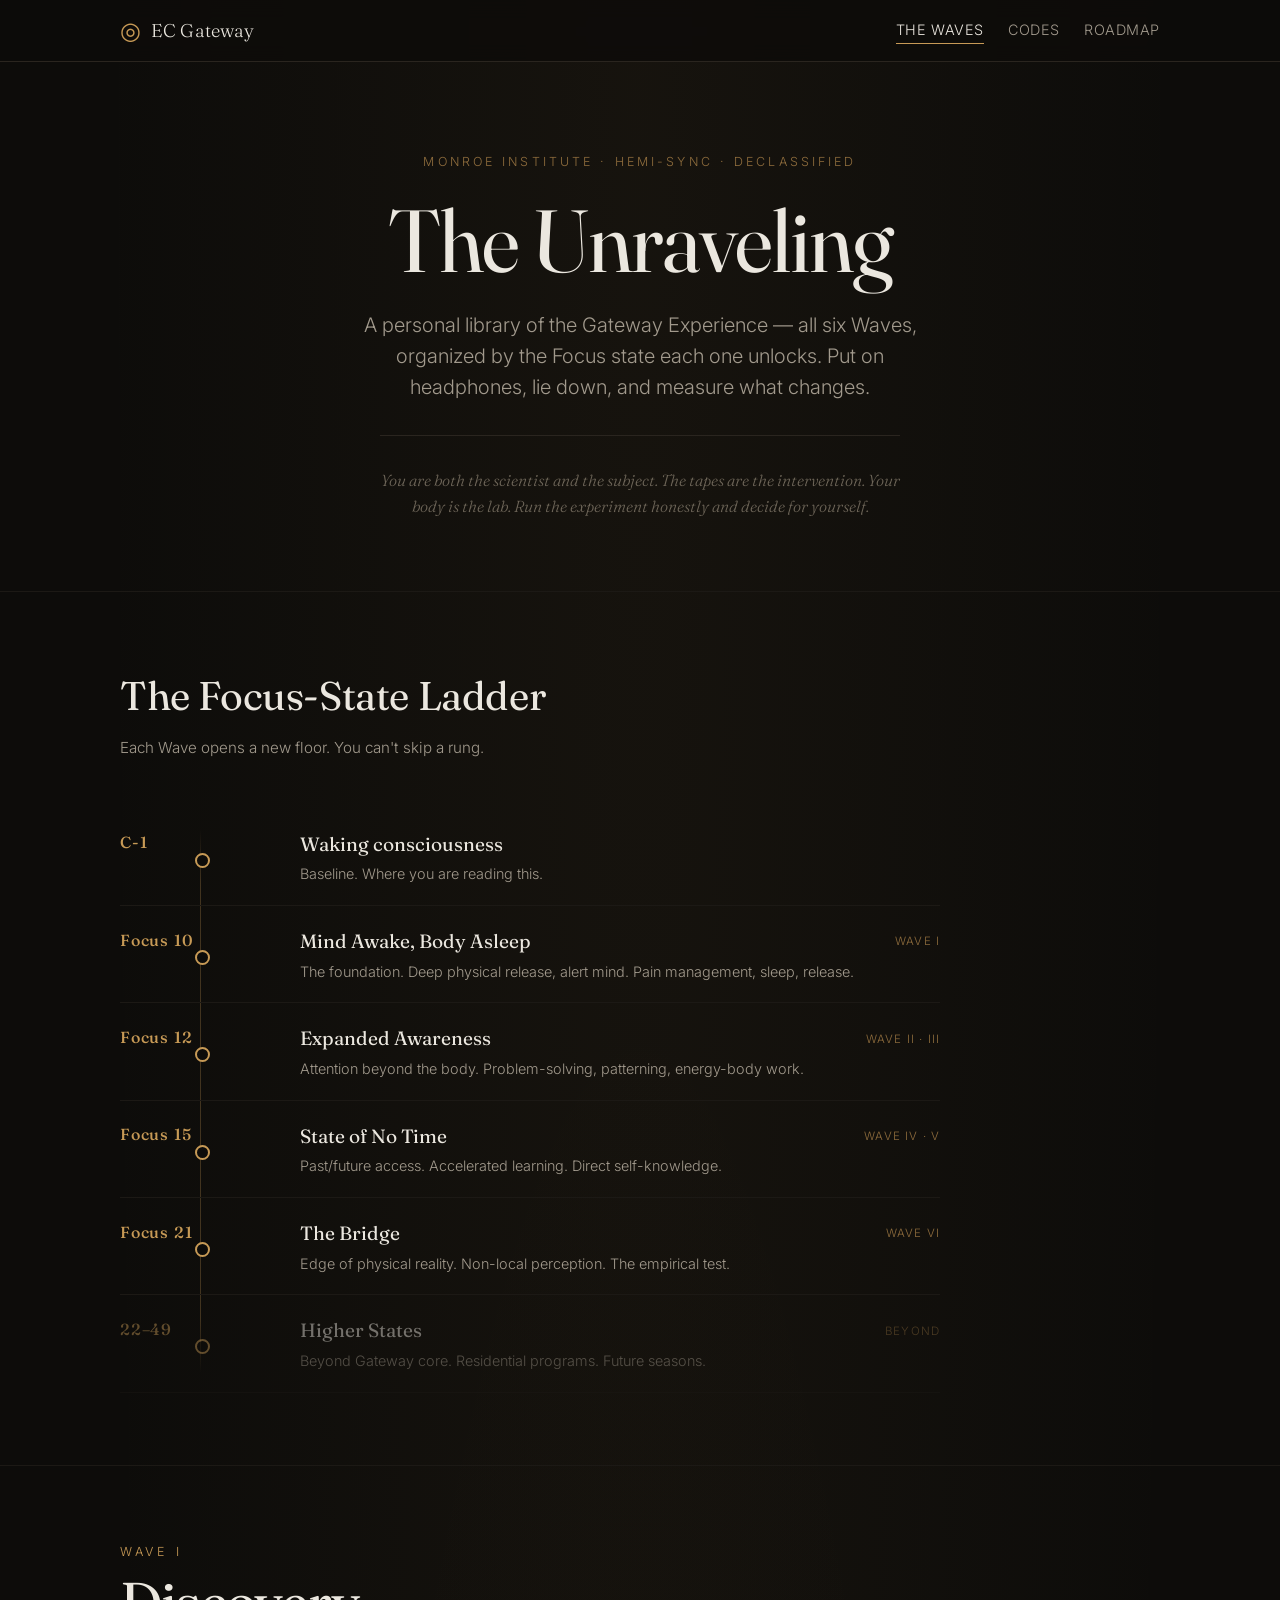
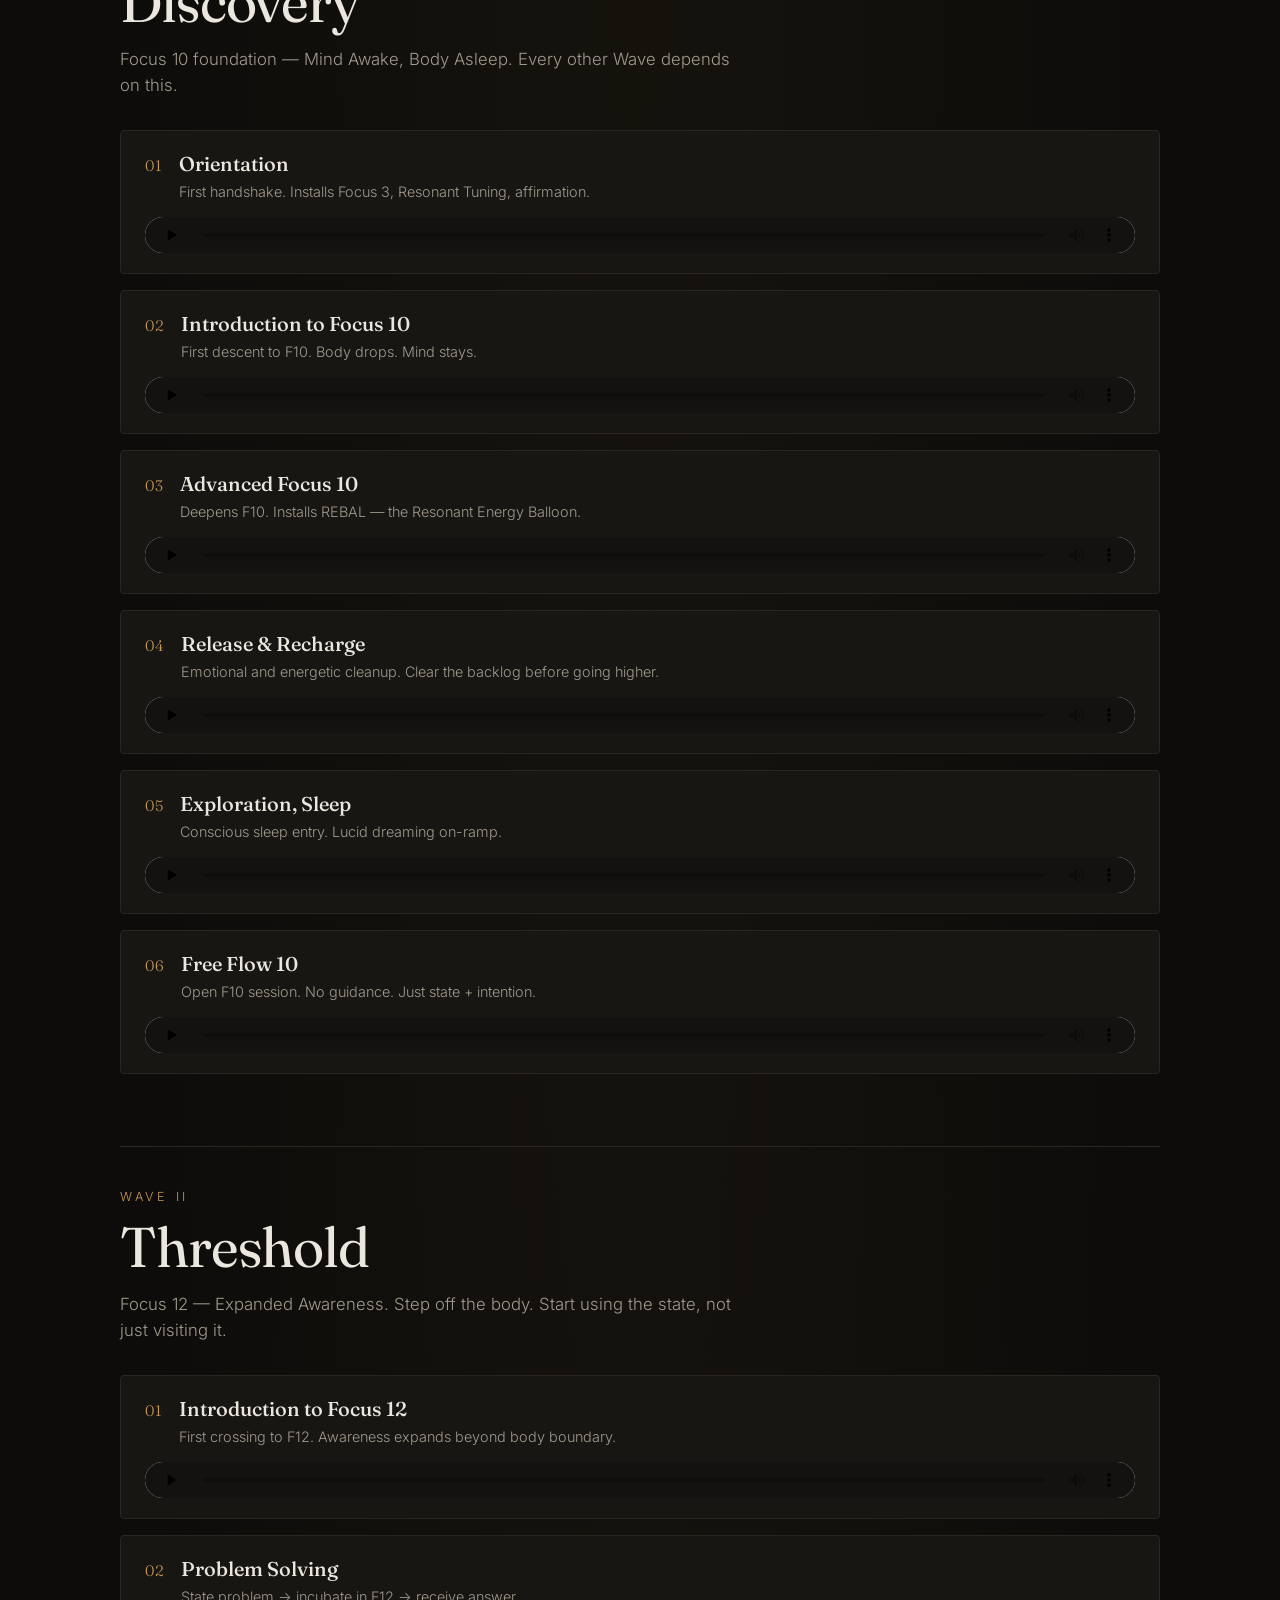
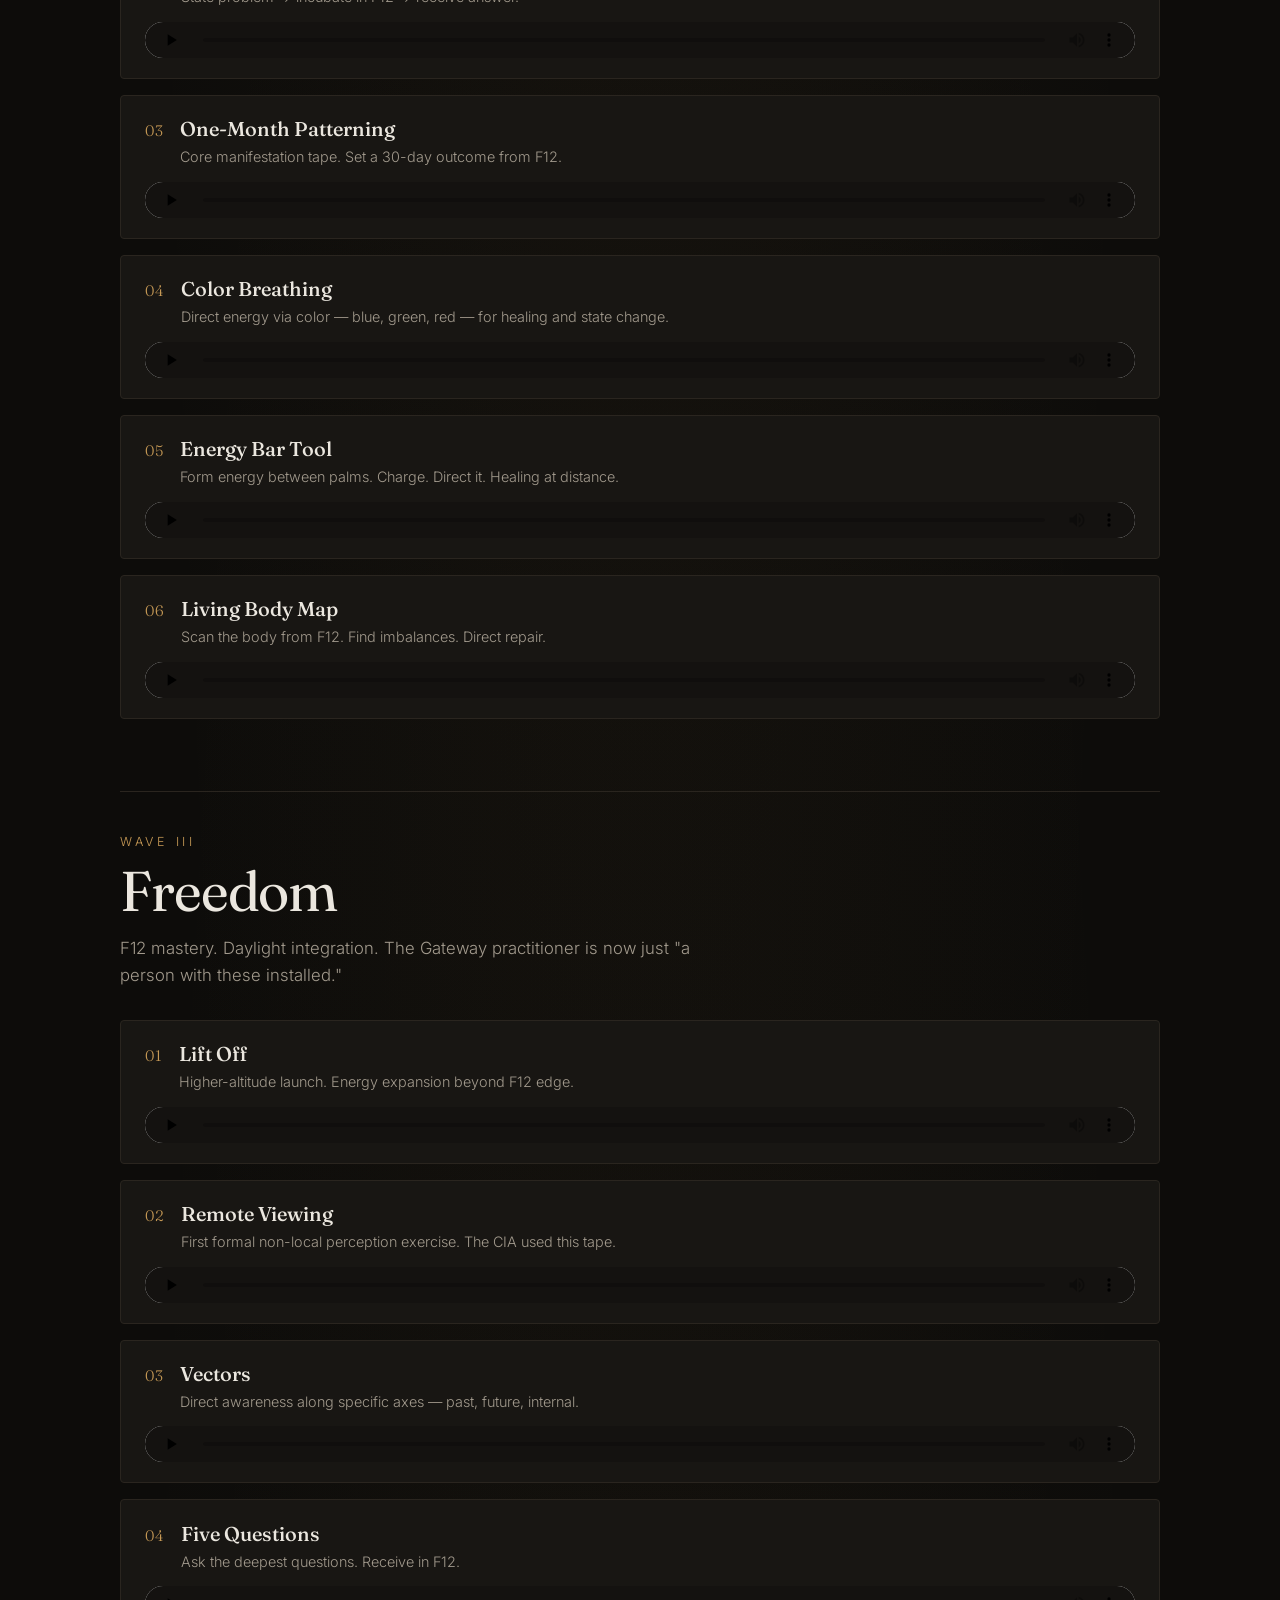
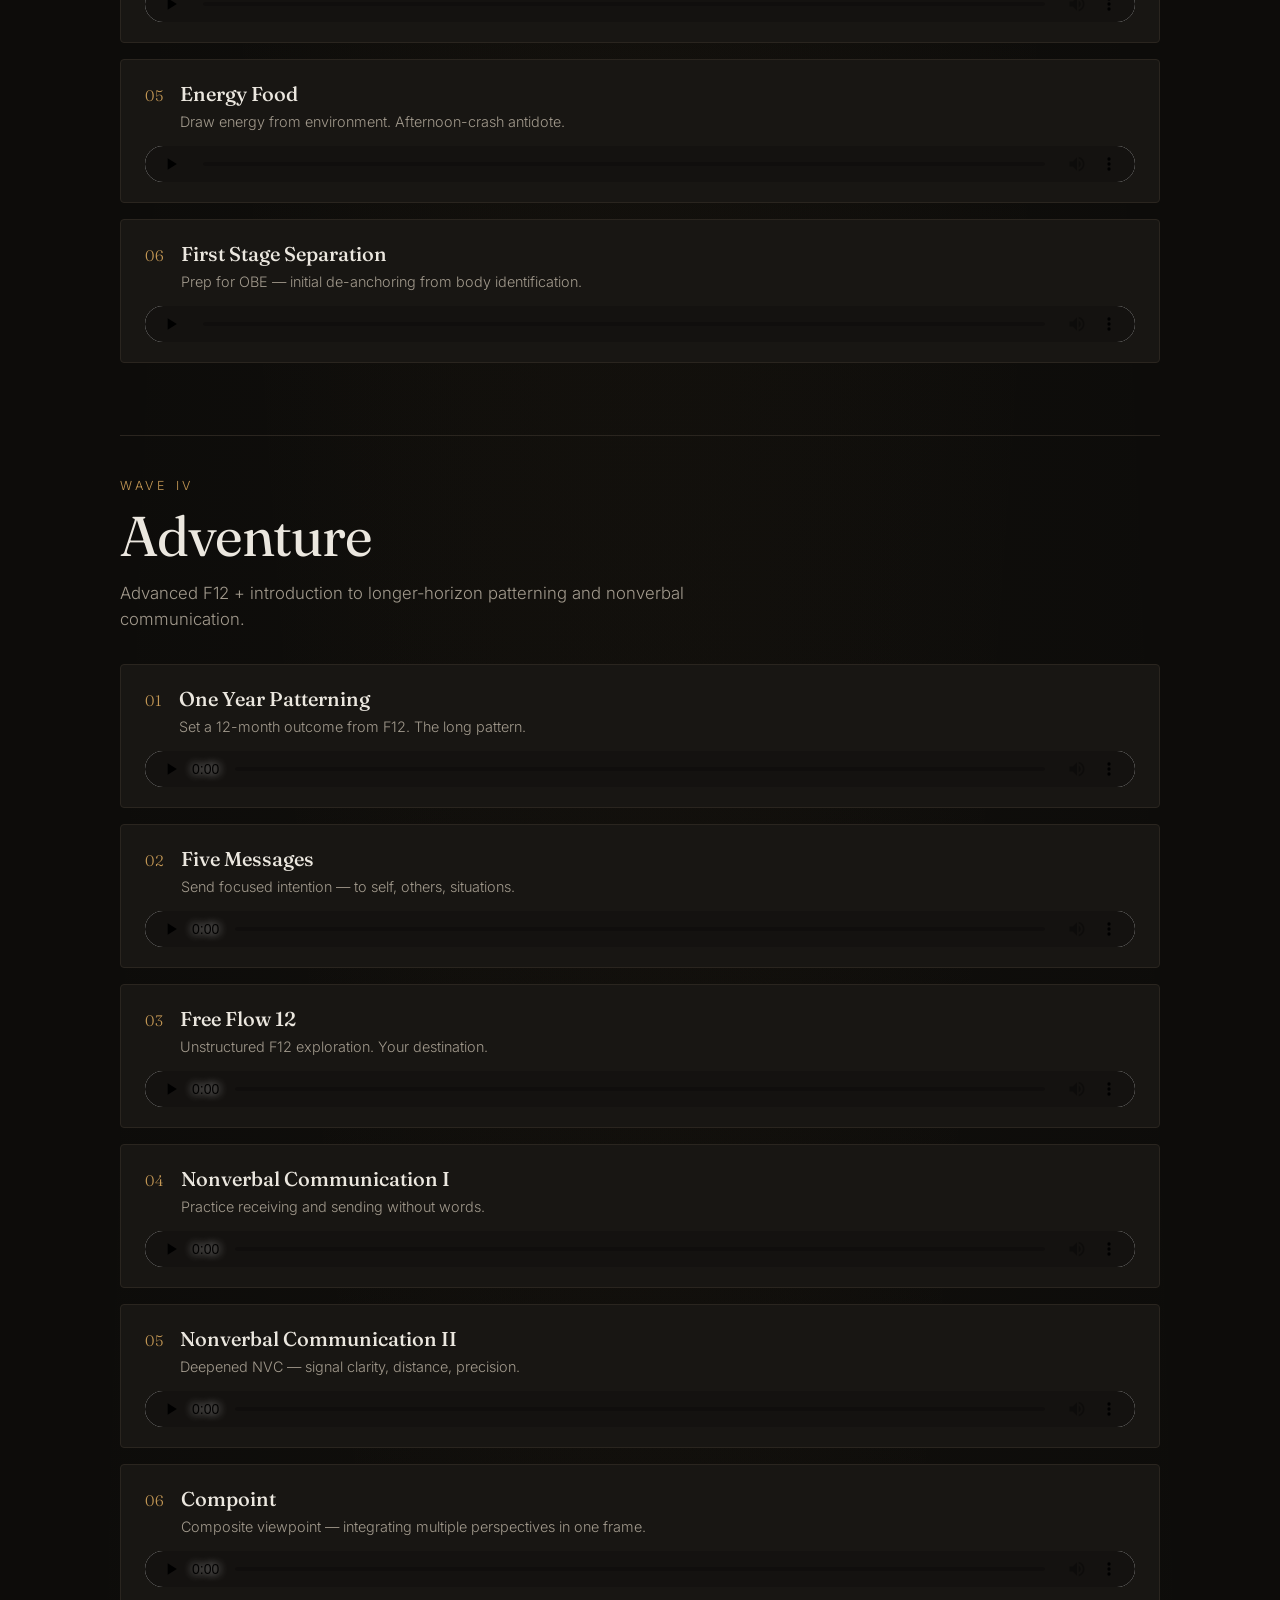
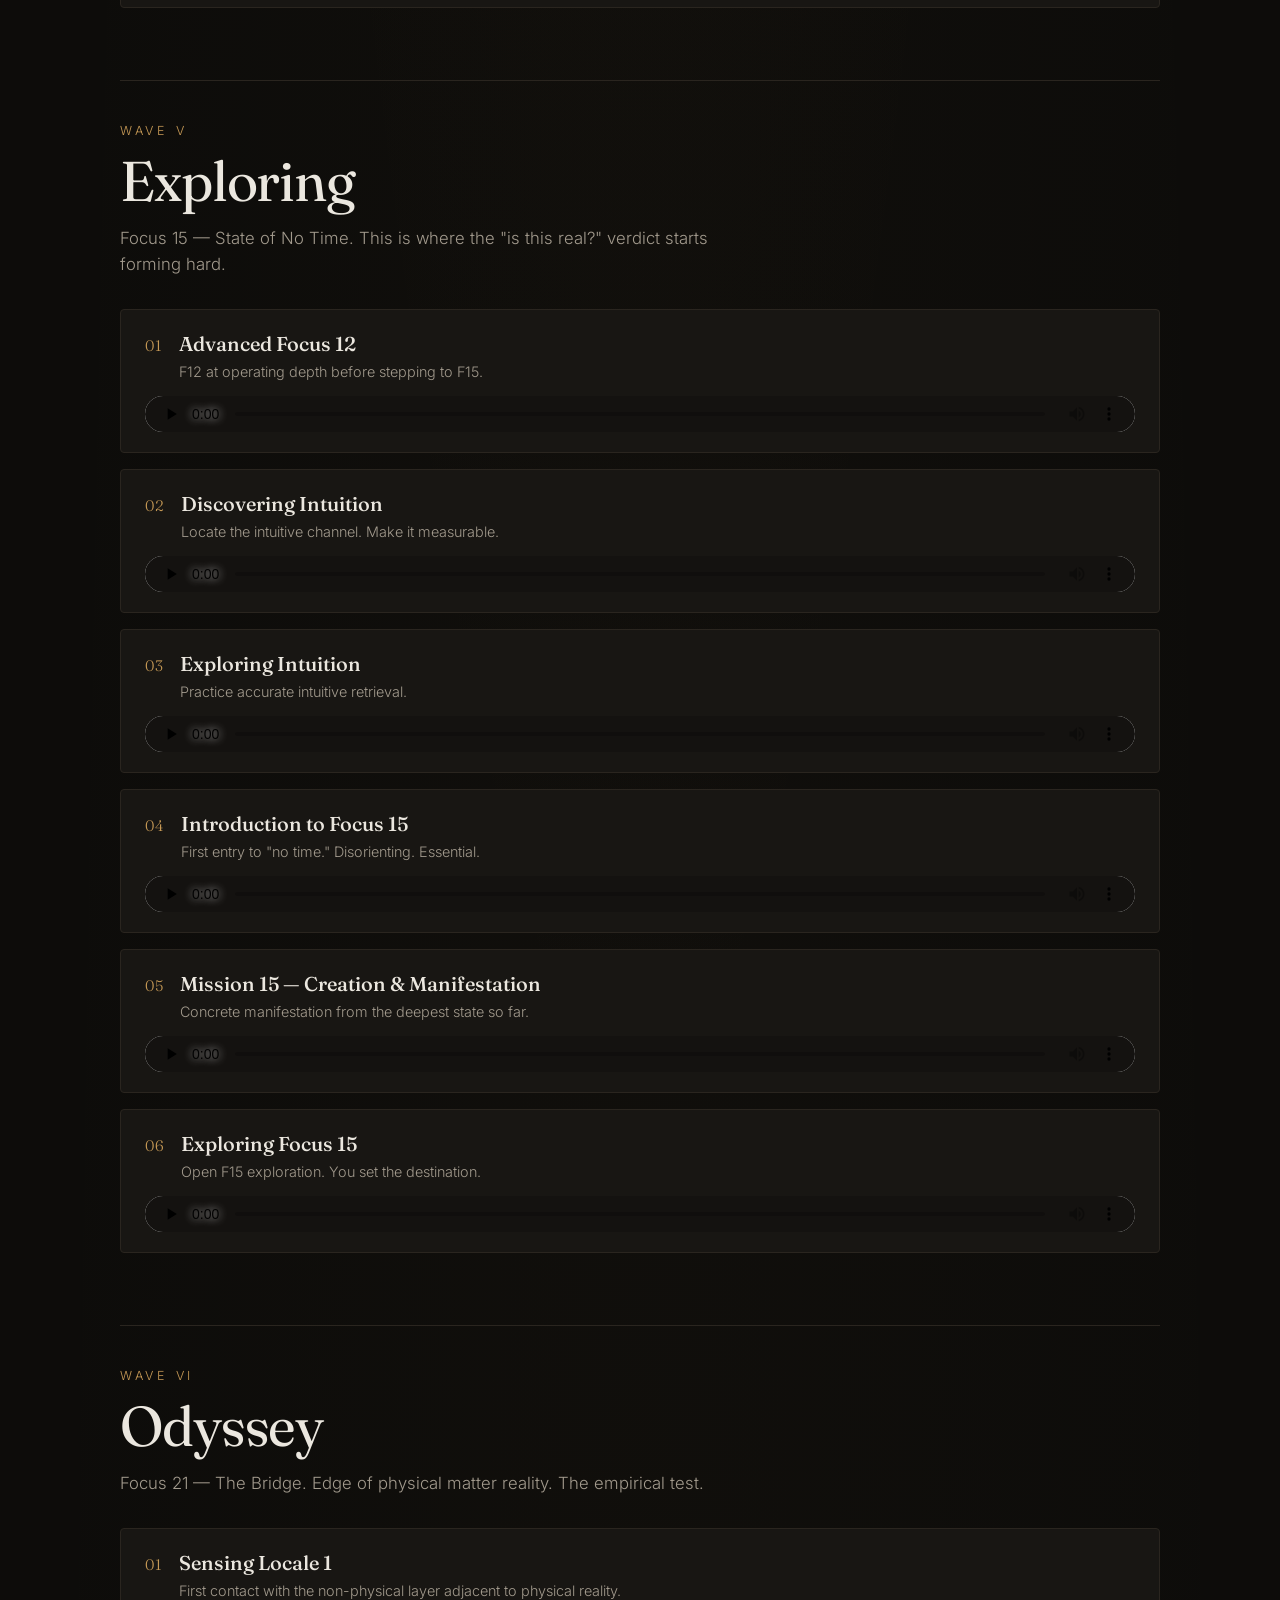
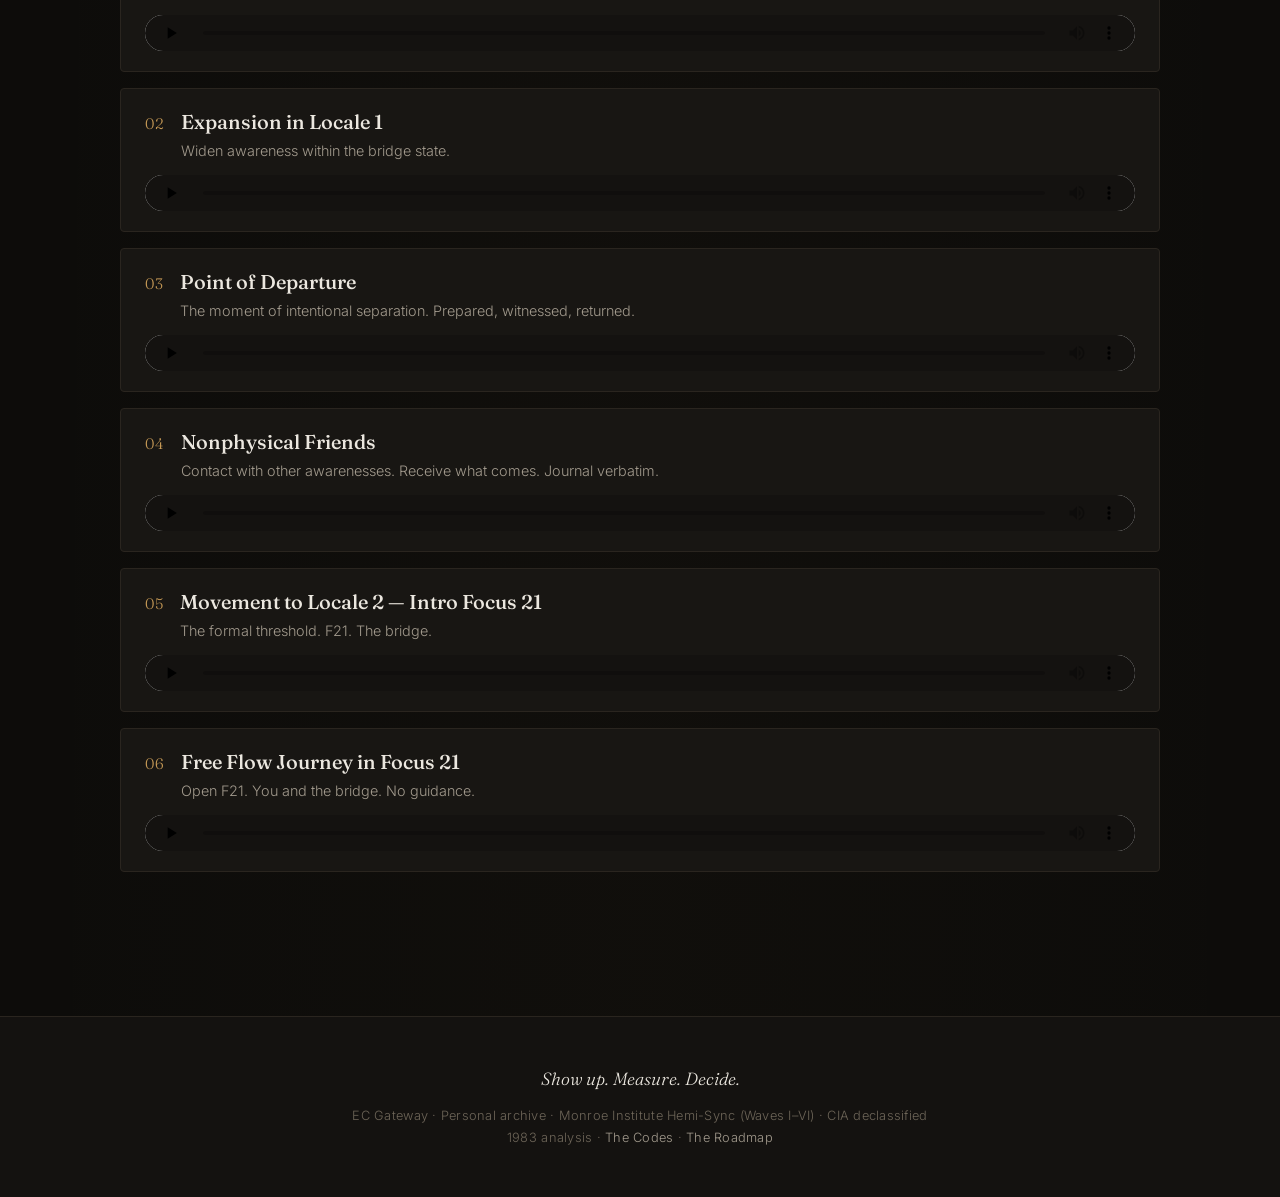
==== index.html @ 0491e5ee "feat: EC Gateway site — Waves I-VI, Codes, Roadmap" ====
<!DOCTYPE html>
<html lang="en">
<head>
  <meta charset="UTF-8" />
  <meta name="viewport" content="width=device-width, initial-scale=1.0" />
  <meta name="theme-color" content="#0d0c0a" />
  <title>EC Gateway — The Unraveling</title>
  <meta name="description" content="Eric Cromartie's personal Gateway Experience — Monroe Institute Hemi-Sync library, organized by focus state. A multi-season protocol for rewiring the human OS." />
  <link rel="preconnect" href="https://fonts.googleapis.com" />
  <link rel="preconnect" href="https://fonts.gstatic.com" crossorigin />
  <link href="https://fonts.googleapis.com/css2?family=Fraunces:opsz,wght@9..144,400;9..144,500;9..144,600&family=Inter:wght@300;400;500;600&display=swap" rel="stylesheet" />
  <link rel="stylesheet" href="styles.css" />
</head>
<body>
  <header class="site-header">
    <div class="wrap">
      <div class="brand">
        <span class="glyph">◎</span>
        <span class="brand-text">EC Gateway</span>
      </div>
      <nav class="nav">
        <a href="index.html" class="active">The Waves</a>
        <a href="codes.html">Codes</a>
        <a href="roadmap.html">Roadmap</a>
      </nav>
    </div>
  </header>

  <section class="hero">
    <div class="wrap narrow">
      <p class="eyebrow">Monroe Institute · Hemi-Sync · Declassified</p>
      <h1>The Unraveling</h1>
      <p class="lede">A personal library of the Gateway Experience — all six Waves, organized by the Focus state each one unlocks. Put on headphones, lie down, and measure what changes.</p>
      <p class="frame">
        You are both the scientist and the subject. The tapes are the intervention. Your body is the lab. Run the experiment honestly and decide for yourself.
      </p>
    </div>
  </section>

  <section class="ladder">
    <div class="wrap">
      <h2 class="section-title">The Focus-State Ladder</h2>
      <p class="section-sub">Each Wave opens a new floor. You can't skip a rung.</p>
      <ol class="ladder-list">
        <li class="rung" data-target="wave-1">
          <span class="state">C-1</span>
          <span class="name">Waking consciousness</span>
          <span class="desc">Baseline. Where you are reading this.</span>
        </li>
        <li class="rung" data-target="wave-1">
          <span class="state">Focus 10</span>
          <span class="name">Mind Awake, Body Asleep</span>
          <span class="desc">The foundation. Deep physical release, alert mind. Pain management, sleep, release.</span>
          <span class="badge">Wave I</span>
        </li>
        <li class="rung" data-target="wave-2">
          <span class="state">Focus 12</span>
          <span class="name">Expanded Awareness</span>
          <span class="desc">Attention beyond the body. Problem-solving, patterning, energy-body work.</span>
          <span class="badge">Wave II · III</span>
        </li>
        <li class="rung" data-target="wave-5">
          <span class="state">Focus 15</span>
          <span class="name">State of No Time</span>
          <span class="desc">Past/future access. Accelerated learning. Direct self-knowledge.</span>
          <span class="badge">Wave IV · V</span>
        </li>
        <li class="rung" data-target="wave-6">
          <span class="state">Focus 21</span>
          <span class="name">The Bridge</span>
          <span class="desc">Edge of physical reality. Non-local perception. The empirical test.</span>
          <span class="badge">Wave VI</span>
        </li>
        <li class="rung future">
          <span class="state">22–49</span>
          <span class="name">Higher States</span>
          <span class="desc">Beyond Gateway core. Residential programs. Future seasons.</span>
          <span class="badge">Beyond</span>
        </li>
      </ol>
    </div>
  </section>

  <main class="waves">
    <div class="wrap">

      <article class="wave" id="wave-1">
        <header class="wave-head">
          <span class="wave-num">Wave I</span>
          <h2>Discovery</h2>
          <p class="wave-sub">Focus 10 foundation — Mind Awake, Body Asleep. Every other Wave depends on this.</p>
        </header>
        <ol class="tapes">
          <li class="tape">
            <div class="tape-meta">
              <span class="tape-num">01</span>
              <h3>Orientation</h3>
              <p>First handshake. Installs Focus 3, Resonant Tuning, affirmation.</p>
            </div>
            <audio controls preload="none" src="https://github.com/ecfromthedc/ec-gateway/releases/download/wave-1/01-orientation.mp3"></audio>
          </li>
          <li class="tape">
            <div class="tape-meta">
              <span class="tape-num">02</span>
              <h3>Introduction to Focus 10</h3>
              <p>First descent to F10. Body drops. Mind stays.</p>
            </div>
            <audio controls preload="none" src="https://github.com/ecfromthedc/ec-gateway/releases/download/wave-1/02-intro-focus-10.mp3"></audio>
          </li>
          <li class="tape">
            <div class="tape-meta">
              <span class="tape-num">03</span>
              <h3>Advanced Focus 10</h3>
              <p>Deepens F10. Installs REBAL — the Resonant Energy Balloon.</p>
            </div>
            <audio controls preload="none" src="https://github.com/ecfromthedc/ec-gateway/releases/download/wave-1/03-advanced-focus-10.mp3"></audio>
          </li>
          <li class="tape">
            <div class="tape-meta">
              <span class="tape-num">04</span>
              <h3>Release &amp; Recharge</h3>
              <p>Emotional and energetic cleanup. Clear the backlog before going higher.</p>
            </div>
            <audio controls preload="none" src="https://github.com/ecfromthedc/ec-gateway/releases/download/wave-1/04-release-and-recharge.mp3"></audio>
          </li>
          <li class="tape">
            <div class="tape-meta">
              <span class="tape-num">05</span>
              <h3>Exploration, Sleep</h3>
              <p>Conscious sleep entry. Lucid dreaming on-ramp.</p>
            </div>
            <audio controls preload="none" src="https://github.com/ecfromthedc/ec-gateway/releases/download/wave-1/05-exploration-sleep.mp3"></audio>
          </li>
          <li class="tape">
            <div class="tape-meta">
              <span class="tape-num">06</span>
              <h3>Free Flow 10</h3>
              <p>Open F10 session. No guidance. Just state + intention.</p>
            </div>
            <audio controls preload="none" src="https://github.com/ecfromthedc/ec-gateway/releases/download/wave-1/06-free-flow-10.mp3"></audio>
          </li>
        </ol>
      </article>

      <article class="wave" id="wave-2">
        <header class="wave-head">
          <span class="wave-num">Wave II</span>
          <h2>Threshold</h2>
          <p class="wave-sub">Focus 12 — Expanded Awareness. Step off the body. Start using the state, not just visiting it.</p>
        </header>
        <ol class="tapes">
          <li class="tape">
            <div class="tape-meta"><span class="tape-num">01</span><h3>Introduction to Focus 12</h3><p>First crossing to F12. Awareness expands beyond body boundary.</p></div>
            <audio controls preload="none" src="https://github.com/ecfromthedc/ec-gateway/releases/download/wave-2/01-intro-focus-12.mp3"></audio>
          </li>
          <li class="tape">
            <div class="tape-meta"><span class="tape-num">02</span><h3>Problem Solving</h3><p>State problem → incubate in F12 → receive answer.</p></div>
            <audio controls preload="none" src="https://github.com/ecfromthedc/ec-gateway/releases/download/wave-2/02-problem-solving.mp3"></audio>
          </li>
          <li class="tape">
            <div class="tape-meta"><span class="tape-num">03</span><h3>One-Month Patterning</h3><p>Core manifestation tape. Set a 30-day outcome from F12.</p></div>
            <audio controls preload="none" src="https://github.com/ecfromthedc/ec-gateway/releases/download/wave-2/03-one-month-patterning.mp3"></audio>
          </li>
          <li class="tape">
            <div class="tape-meta"><span class="tape-num">04</span><h3>Color Breathing</h3><p>Direct energy via color — blue, green, red — for healing and state change.</p></div>
            <audio controls preload="none" src="https://github.com/ecfromthedc/ec-gateway/releases/download/wave-2/04-color-breathing.mp3"></audio>
          </li>
          <li class="tape">
            <div class="tape-meta"><span class="tape-num">05</span><h3>Energy Bar Tool</h3><p>Form energy between palms. Charge. Direct it. Healing at distance.</p></div>
            <audio controls preload="none" src="https://github.com/ecfromthedc/ec-gateway/releases/download/wave-2/05-energy-bar-tool.mp3"></audio>
          </li>
          <li class="tape">
            <div class="tape-meta"><span class="tape-num">06</span><h3>Living Body Map</h3><p>Scan the body from F12. Find imbalances. Direct repair.</p></div>
            <audio controls preload="none" src="https://github.com/ecfromthedc/ec-gateway/releases/download/wave-2/06-living-body-map.mp3"></audio>
          </li>
        </ol>
      </article>

      <article class="wave" id="wave-3">
        <header class="wave-head">
          <span class="wave-num">Wave III</span>
          <h2>Freedom</h2>
          <p class="wave-sub">F12 mastery. Daylight integration. The Gateway practitioner is now just "a person with these installed."</p>
        </header>
        <ol class="tapes">
          <li class="tape">
            <div class="tape-meta"><span class="tape-num">01</span><h3>Lift Off</h3><p>Higher-altitude launch. Energy expansion beyond F12 edge.</p></div>
            <audio controls preload="none" src="https://github.com/ecfromthedc/ec-gateway/releases/download/wave-3/01-lift-off.mp3"></audio>
          </li>
          <li class="tape">
            <div class="tape-meta"><span class="tape-num">02</span><h3>Remote Viewing</h3><p>First formal non-local perception exercise. The CIA used this tape.</p></div>
            <audio controls preload="none" src="https://github.com/ecfromthedc/ec-gateway/releases/download/wave-3/02-remote-viewing.mp3"></audio>
          </li>
          <li class="tape">
            <div class="tape-meta"><span class="tape-num">03</span><h3>Vectors</h3><p>Direct awareness along specific axes — past, future, internal.</p></div>
            <audio controls preload="none" src="https://github.com/ecfromthedc/ec-gateway/releases/download/wave-3/03-vectors.mp3"></audio>
          </li>
          <li class="tape">
            <div class="tape-meta"><span class="tape-num">04</span><h3>Five Questions</h3><p>Ask the deepest questions. Receive in F12.</p></div>
            <audio controls preload="none" src="https://github.com/ecfromthedc/ec-gateway/releases/download/wave-3/04-five-questions.mp3"></audio>
          </li>
          <li class="tape">
            <div class="tape-meta"><span class="tape-num">05</span><h3>Energy Food</h3><p>Draw energy from environment. Afternoon-crash antidote.</p></div>
            <audio controls preload="none" src="https://github.com/ecfromthedc/ec-gateway/releases/download/wave-3/05-energy-food.mp3"></audio>
          </li>
          <li class="tape">
            <div class="tape-meta"><span class="tape-num">06</span><h3>First Stage Separation</h3><p>Prep for OBE — initial de-anchoring from body identification.</p></div>
            <audio controls preload="none" src="https://github.com/ecfromthedc/ec-gateway/releases/download/wave-3/06-first-stage-separation.mp3"></audio>
          </li>
        </ol>
      </article>

      <article class="wave" id="wave-4">
        <header class="wave-head">
          <span class="wave-num">Wave IV</span>
          <h2>Adventure</h2>
          <p class="wave-sub">Advanced F12 + introduction to longer-horizon patterning and nonverbal communication.</p>
        </header>
        <ol class="tapes">
          <li class="tape">
            <div class="tape-meta"><span class="tape-num">01</span><h3>One Year Patterning</h3><p>Set a 12-month outcome from F12. The long pattern.</p></div>
            <audio controls preload="none" src="https://github.com/ecfromthedc/ec-gateway/releases/download/wave-4/01-one-year-patterning.mp3"></audio>
          </li>
          <li class="tape">
            <div class="tape-meta"><span class="tape-num">02</span><h3>Five Messages</h3><p>Send focused intention — to self, others, situations.</p></div>
            <audio controls preload="none" src="https://github.com/ecfromthedc/ec-gateway/releases/download/wave-4/02-five-messages.mp3"></audio>
          </li>
          <li class="tape">
            <div class="tape-meta"><span class="tape-num">03</span><h3>Free Flow 12</h3><p>Unstructured F12 exploration. Your destination.</p></div>
            <audio controls preload="none" src="https://github.com/ecfromthedc/ec-gateway/releases/download/wave-4/03-free-flow-12.mp3"></audio>
          </li>
          <li class="tape">
            <div class="tape-meta"><span class="tape-num">04</span><h3>Nonverbal Communication I</h3><p>Practice receiving and sending without words.</p></div>
            <audio controls preload="none" src="https://github.com/ecfromthedc/ec-gateway/releases/download/wave-4/04-nvc-1.mp3"></audio>
          </li>
          <li class="tape">
            <div class="tape-meta"><span class="tape-num">05</span><h3>Nonverbal Communication II</h3><p>Deepened NVC — signal clarity, distance, precision.</p></div>
            <audio controls preload="none" src="https://github.com/ecfromthedc/ec-gateway/releases/download/wave-4/05-nvc-2.mp3"></audio>
          </li>
          <li class="tape">
            <div class="tape-meta"><span class="tape-num">06</span><h3>Compoint</h3><p>Composite viewpoint — integrating multiple perspectives in one frame.</p></div>
            <audio controls preload="none" src="https://github.com/ecfromthedc/ec-gateway/releases/download/wave-4/06-compoint.mp3"></audio>
          </li>
        </ol>
      </article>

      <article class="wave" id="wave-5">
        <header class="wave-head">
          <span class="wave-num">Wave V</span>
          <h2>Exploring</h2>
          <p class="wave-sub">Focus 15 — State of No Time. This is where the "is this real?" verdict starts forming hard.</p>
        </header>
        <ol class="tapes">
          <li class="tape">
            <div class="tape-meta"><span class="tape-num">01</span><h3>Advanced Focus 12</h3><p>F12 at operating depth before stepping to F15.</p></div>
            <audio controls preload="none" src="https://github.com/ecfromthedc/ec-gateway/releases/download/wave-5/01-advanced-focus-12.mp3"></audio>
          </li>
          <li class="tape">
            <div class="tape-meta"><span class="tape-num">02</span><h3>Discovering Intuition</h3><p>Locate the intuitive channel. Make it measurable.</p></div>
            <audio controls preload="none" src="https://github.com/ecfromthedc/ec-gateway/releases/download/wave-5/02-discovering-intuition.mp3"></audio>
          </li>
          <li class="tape">
            <div class="tape-meta"><span class="tape-num">03</span><h3>Exploring Intuition</h3><p>Practice accurate intuitive retrieval.</p></div>
            <audio controls preload="none" src="https://github.com/ecfromthedc/ec-gateway/releases/download/wave-5/03-exploring-intuition.mp3"></audio>
          </li>
          <li class="tape">
            <div class="tape-meta"><span class="tape-num">04</span><h3>Introduction to Focus 15</h3><p>First entry to "no time." Disorienting. Essential.</p></div>
            <audio controls preload="none" src="https://github.com/ecfromthedc/ec-gateway/releases/download/wave-5/04-intro-focus-15.mp3"></audio>
          </li>
          <li class="tape">
            <div class="tape-meta"><span class="tape-num">05</span><h3>Mission 15 — Creation &amp; Manifestation</h3><p>Concrete manifestation from the deepest state so far.</p></div>
            <audio controls preload="none" src="https://github.com/ecfromthedc/ec-gateway/releases/download/wave-5/05-mission-15-manifestation.mp3"></audio>
          </li>
          <li class="tape">
            <div class="tape-meta"><span class="tape-num">06</span><h3>Exploring Focus 15</h3><p>Open F15 exploration. You set the destination.</p></div>
            <audio controls preload="none" src="https://github.com/ecfromthedc/ec-gateway/releases/download/wave-5/06-exploring-focus-15.mp3"></audio>
          </li>
        </ol>
      </article>

      <article class="wave" id="wave-6">
        <header class="wave-head">
          <span class="wave-num">Wave VI</span>
          <h2>Odyssey</h2>
          <p class="wave-sub">Focus 21 — The Bridge. Edge of physical matter reality. The empirical test.</p>
        </header>
        <ol class="tapes">
          <li class="tape">
            <div class="tape-meta"><span class="tape-num">01</span><h3>Sensing Locale 1</h3><p>First contact with the non-physical layer adjacent to physical reality.</p></div>
            <audio controls preload="none" src="https://github.com/ecfromthedc/ec-gateway/releases/download/wave-6/01-sensing-locale-1.mp3"></audio>
          </li>
          <li class="tape">
            <div class="tape-meta"><span class="tape-num">02</span><h3>Expansion in Locale 1</h3><p>Widen awareness within the bridge state.</p></div>
            <audio controls preload="none" src="https://github.com/ecfromthedc/ec-gateway/releases/download/wave-6/02-expansion-in-locale-1.mp3"></audio>
          </li>
          <li class="tape">
            <div class="tape-meta"><span class="tape-num">03</span><h3>Point of Departure</h3><p>The moment of intentional separation. Prepared, witnessed, returned.</p></div>
            <audio controls preload="none" src="https://github.com/ecfromthedc/ec-gateway/releases/download/wave-6/03-point-of-departure.mp3"></audio>
          </li>
          <li class="tape">
            <div class="tape-meta"><span class="tape-num">04</span><h3>Nonphysical Friends</h3><p>Contact with other awarenesses. Receive what comes. Journal verbatim.</p></div>
            <audio controls preload="none" src="https://github.com/ecfromthedc/ec-gateway/releases/download/wave-6/04-nonphysical-friends.mp3"></audio>
          </li>
          <li class="tape">
            <div class="tape-meta"><span class="tape-num">05</span><h3>Movement to Locale 2 — Intro Focus 21</h3><p>The formal threshold. F21. The bridge.</p></div>
            <audio controls preload="none" src="https://github.com/ecfromthedc/ec-gateway/releases/download/wave-6/05-movement-to-locale-2-focus-21.mp3"></audio>
          </li>
          <li class="tape">
            <div class="tape-meta"><span class="tape-num">06</span><h3>Free Flow Journey in Focus 21</h3><p>Open F21. You and the bridge. No guidance.</p></div>
            <audio controls preload="none" src="https://github.com/ecfromthedc/ec-gateway/releases/download/wave-6/06-free-flow-focus-21.mp3"></audio>
          </li>
        </ol>
      </article>

    </div>
  </main>

  <footer class="site-footer">
    <div class="wrap narrow">
      <p class="foot-line">Show up. Measure. Decide.</p>
      <p class="foot-sub">EC Gateway · Personal archive · Monroe Institute Hemi-Sync (Waves I–VI) · CIA declassified 1983 analysis · <a href="codes.html">The Codes</a> · <a href="roadmap.html">The Roadmap</a></p>
    </div>
  </footer>

  <script src="script.js"></script>
</body>
</html>
---- styles.css ----
/* EC Gateway — dark, measured, field-manual vibe
   Palette: near-black ground, warm off-white ink, amber accent (old paper + evening lamp)
*/

:root {
  --bg: #0d0c0a;
  --bg-alt: #141210;
  --bg-card: #181613;
  --ink: #ebe7df;
  --ink-dim: #a29a8d;
  --ink-faint: #6d6558;
  --amber: #c79a56;
  --amber-soft: #8f6d3d;
  --rule: #2a251f;
  --rule-soft: #1c1915;
  --serif: "Fraunces", "EB Garamond", Georgia, serif;
  --sans: "Inter", -apple-system, BlinkMacSystemFont, "Segoe UI", sans-serif;
  --maxw: 1120px;
  --narrow: 680px;
}

* { box-sizing: border-box; }

html, body {
  margin: 0;
  padding: 0;
  background: var(--bg);
  color: var(--ink);
  font-family: var(--sans);
  font-weight: 300;
  line-height: 1.6;
  -webkit-font-smoothing: antialiased;
  -moz-osx-font-smoothing: grayscale;
}

body {
  background:
    radial-gradient(ellipse at top, rgba(199, 154, 86, 0.05), transparent 60%),
    radial-gradient(ellipse at bottom, rgba(199, 154, 86, 0.02), transparent 70%),
    var(--bg);
  min-height: 100vh;
}

a { color: var(--amber); text-decoration: none; border-bottom: 1px solid transparent; transition: border-color 0.2s ease; }
a:hover { border-bottom-color: var(--amber); }

.wrap { max-width: var(--maxw); margin: 0 auto; padding: 0 clamp(1.25rem, 4vw, 2.5rem); }
.wrap.narrow { max-width: var(--narrow); }

/* Header */
.site-header {
  border-bottom: 1px solid var(--rule);
  background: rgba(13, 12, 10, 0.85);
  backdrop-filter: blur(10px);
  -webkit-backdrop-filter: blur(10px);
  position: sticky;
  top: 0;
  z-index: 50;
}

.site-header .wrap {
  display: flex;
  justify-content: space-between;
  align-items: center;
  padding-top: 1rem;
  padding-bottom: 1rem;
}

.brand {
  display: flex;
  align-items: center;
  gap: 0.6rem;
  font-family: var(--serif);
  font-size: 1.15rem;
  letter-spacing: 0.01em;
  color: var(--ink);
}

.brand .glyph {
  color: var(--amber);
  font-size: 1.5rem;
  line-height: 1;
}

.nav {
  display: flex;
  gap: 1.5rem;
  font-size: 0.9rem;
  letter-spacing: 0.04em;
  text-transform: uppercase;
}

.nav a {
  color: var(--ink-dim);
  border-bottom: none;
  padding-bottom: 2px;
  border-bottom: 1px solid transparent;
}
.nav a.active, .nav a:hover { color: var(--ink); border-bottom-color: var(--amber); }

/* Hero */
.hero {
  padding: clamp(4rem, 10vh, 8rem) 0 clamp(3rem, 8vh, 5rem);
  border-bottom: 1px solid var(--rule-soft);
  text-align: center;
}

.hero .eyebrow {
  font-size: 0.78rem;
  letter-spacing: 0.25em;
  text-transform: uppercase;
  color: var(--amber-soft);
  margin: 0 0 1.5rem;
}

.hero h1 {
  font-family: var(--serif);
  font-weight: 400;
  font-size: clamp(3rem, 7vw, 5.5rem);
  line-height: 1.02;
  letter-spacing: -0.02em;
  margin: 0 0 1.5rem;
  color: var(--ink);
}

.hero .lede {
  font-size: clamp(1.1rem, 2vw, 1.25rem);
  color: var(--ink-dim);
  max-width: 560px;
  margin: 0 auto 2rem;
  line-height: 1.55;
}

.hero .frame {
  font-family: var(--serif);
  font-style: italic;
  font-size: 1rem;
  color: var(--ink-faint);
  max-width: 520px;
  margin: 2rem auto 0;
  padding-top: 2rem;
  border-top: 1px solid var(--rule);
  line-height: 1.6;
}

/* Ladder */
.ladder { padding: clamp(4rem, 8vh, 6rem) 0; border-bottom: 1px solid var(--rule-soft); }

.section-title {
  font-family: var(--serif);
  font-weight: 400;
  font-size: clamp(1.75rem, 3.5vw, 2.5rem);
  letter-spacing: -0.01em;
  margin: 0 0 0.5rem;
}

.section-sub {
  color: var(--ink-dim);
  font-size: 0.95rem;
  margin: 0 0 3rem;
}

.ladder-list {
  list-style: none;
  padding: 0;
  margin: 0;
  display: flex;
  flex-direction: column;
  gap: 0;
  position: relative;
  max-width: 820px;
}

.ladder-list::before {
  content: "";
  position: absolute;
  left: 80px;
  top: 20px;
  bottom: 20px;
  width: 1px;
  background: linear-gradient(to bottom, transparent, var(--amber-soft) 10%, var(--amber-soft) 90%, transparent);
  opacity: 0.4;
}

.rung {
  display: grid;
  grid-template-columns: 160px 1fr auto;
  grid-template-areas:
    "state  name  badge"
    "state  desc  badge";
  gap: 0 1.25rem;
  align-items: start;
  padding: 1.25rem 0;
  border-bottom: 1px solid var(--rule-soft);
  position: relative;
  cursor: pointer;
  transition: transform 0.2s ease;
}

.rung::before {
  content: "";
  position: absolute;
  left: 75px;
  top: calc(50% - 4px);
  width: 11px;
  height: 11px;
  border-radius: 50%;
  background: var(--bg);
  border: 2px solid var(--amber);
  z-index: 2;
  transition: background 0.2s ease;
}

.rung:hover { transform: translateX(4px); }
.rung:hover::before { background: var(--amber); }

.rung.future { opacity: 0.45; cursor: default; }
.rung.future:hover { transform: none; }

.rung .state {
  grid-area: state;
  font-family: var(--serif);
  font-weight: 500;
  font-size: 1rem;
  color: var(--amber);
  letter-spacing: 0.05em;
  padding-top: 0.1rem;
}

.rung .name {
  grid-area: name;
  font-family: var(--serif);
  font-size: 1.2rem;
  color: var(--ink);
  font-weight: 400;
}

.rung .desc {
  grid-area: desc;
  font-size: 0.9rem;
  color: var(--ink-dim);
  margin-top: 0.25rem;
  line-height: 1.5;
}

.rung .badge {
  grid-area: badge;
  font-size: 0.72rem;
  letter-spacing: 0.1em;
  text-transform: uppercase;
  color: var(--amber-soft);
  padding-top: 0.4rem;
  white-space: nowrap;
}

/* Waves */
.waves { padding: clamp(4rem, 8vh, 6rem) 0; }

.wave {
  margin: 0 0 clamp(4rem, 8vh, 6rem);
  padding-top: clamp(2rem, 4vh, 3rem);
  border-top: 1px solid var(--rule);
  scroll-margin-top: 90px;
}

.wave:first-child { border-top: none; padding-top: 0; }

.wave-head { margin-bottom: 2rem; }

.wave-num {
  display: inline-block;
  font-size: 0.78rem;
  letter-spacing: 0.3em;
  text-transform: uppercase;
  color: var(--amber);
  margin-bottom: 0.75rem;
}

.wave-head h2 {
  font-family: var(--serif);
  font-weight: 400;
  font-size: clamp(2.25rem, 5vw, 3.5rem);
  line-height: 1;
  letter-spacing: -0.02em;
  margin: 0 0 1rem;
  color: var(--ink);
}

.wave-sub {
  color: var(--ink-dim);
  font-size: 1.05rem;
  max-width: 620px;
  margin: 0;
  line-height: 1.55;
}

.tapes {
  list-style: none;
  padding: 0;
  margin: 0;
  display: grid;
  gap: 1rem;
}

.tape {
  background: var(--bg-card);
  border: 1px solid var(--rule);
  border-radius: 4px;
  padding: 1.25rem 1.5rem;
  display: grid;
  grid-template-columns: 1fr;
  gap: 0.85rem;
  transition: border-color 0.2s ease, background 0.2s ease;
}

.tape:hover { border-color: var(--amber-soft); background: var(--bg-alt); }

.tape-meta { display: grid; grid-template-columns: auto 1fr; gap: 0 1rem; align-items: baseline; }

.tape-num {
  font-family: var(--serif);
  font-size: 0.95rem;
  color: var(--amber);
  letter-spacing: 0.05em;
  grid-row: 1 / 3;
  padding-top: 0.2rem;
}

.tape h3 {
  font-family: var(--serif);
  font-weight: 500;
  font-size: 1.25rem;
  margin: 0;
  color: var(--ink);
  line-height: 1.2;
}

.tape p {
  font-size: 0.9rem;
  color: var(--ink-dim);
  margin: 0.35rem 0 0;
  line-height: 1.5;
}

.tape audio {
  width: 100%;
  height: 36px;
  border-radius: 4px;
}

/* Audio dark-mode polish (Chrome/Safari) */
audio::-webkit-media-controls-panel {
  background-color: var(--bg-alt);
}

/* Footer */
.site-footer {
  border-top: 1px solid var(--rule);
  padding: 3rem 0;
  text-align: center;
  background: var(--bg-alt);
}

.foot-line {
  font-family: var(--serif);
  font-style: italic;
  font-size: 1.1rem;
  color: var(--ink);
  margin: 0 0 0.75rem;
}

.foot-sub {
  font-size: 0.8rem;
  color: var(--ink-faint);
  letter-spacing: 0.02em;
  margin: 0;
  line-height: 1.7;
}

.foot-sub a { color: var(--ink-dim); }

/* ============ CODES PAGE ============ */

.codes-hero {
  padding: clamp(4rem, 10vh, 7rem) 0 clamp(2rem, 6vh, 4rem);
  text-align: center;
  border-bottom: 1px solid var(--rule-soft);
}

.codes-hero h1 {
  font-family: var(--serif);
  font-weight: 400;
  font-size: clamp(2.5rem, 6vw, 4.5rem);
  line-height: 1.05;
  letter-spacing: -0.02em;
  margin: 1rem 0 1.5rem;
}

.codes-hero .lede {
  font-size: 1.1rem;
  color: var(--ink-dim);
  max-width: 560px;
  margin: 0 auto;
  line-height: 1.55;
}

.codes-grid {
  padding: clamp(3rem, 6vh, 5rem) 0 clamp(4rem, 8vh, 6rem);
  display: grid;
  grid-template-columns: repeat(auto-fill, minmax(320px, 1fr));
  gap: 1.5rem;
}

.code-card {
  background: var(--bg-card);
  border: 1px solid var(--rule);
  border-radius: 4px;
  padding: 1.75rem;
  transition: border-color 0.2s ease, background 0.2s ease;
  position: relative;
  overflow: hidden;
}

.code-card::before {
  content: "";
  position: absolute;
  top: 0; left: 0;
  width: 3px;
  height: 100%;
  background: var(--amber);
  opacity: 0.4;
  transition: opacity 0.2s ease;
}

.code-card:hover { border-color: var(--amber-soft); background: var(--bg-alt); }
.code-card:hover::before { opacity: 1; }

.code-num {
  font-family: var(--serif);
  font-size: 0.85rem;
  color: var(--amber-soft);
  letter-spacing: 0.1em;
  text-transform: uppercase;
  margin: 0 0 0.5rem;
}

.code-card h3 {
  font-family: var(--serif);
  font-weight: 500;
  font-size: 1.4rem;
  margin: 0 0 0.25rem;
  color: var(--ink);
  line-height: 1.2;
}

.code-tagline {
  font-family: var(--serif);
  font-style: italic;
  color: var(--amber-soft);
  font-size: 0.95rem;
  margin: 0 0 1.25rem;
}

.code-card .use {
  font-size: 0.85rem;
  color: var(--ink-faint);
  letter-spacing: 0.05em;
  text-transform: uppercase;
  margin: 0 0 0.4rem;
}

.code-card ol, .code-card ul {
  padding-left: 1.2rem;
  margin: 0.4rem 0 1.25rem;
  color: var(--ink);
  font-size: 0.92rem;
  line-height: 1.55;
}

.code-card ol li, .code-card ul li { margin-bottom: 0.3rem; }

.code-card .why {
  border-top: 1px solid var(--rule);
  padding-top: 1rem;
  font-size: 0.85rem;
  color: var(--ink-dim);
  line-height: 1.55;
  font-style: italic;
}

/* ============ ROADMAP PAGE ============ */
.prose { padding: clamp(3rem, 6vh, 5rem) 0; max-width: var(--narrow); margin: 0 auto; }
.prose h2 { font-family: var(--serif); font-weight: 400; font-size: 1.85rem; margin: 2.5rem 0 1rem; color: var(--ink); letter-spacing: -0.01em; }
.prose h3 { font-family: var(--serif); font-weight: 500; font-size: 1.3rem; margin: 2rem 0 0.75rem; color: var(--ink); }
.prose p { color: var(--ink); margin: 0 0 1rem; }
.prose ul, .prose ol { color: var(--ink); padding-left: 1.4rem; margin: 0 0 1.25rem; }
.prose li { margin-bottom: 0.4rem; }
.prose table { width: 100%; border-collapse: collapse; margin: 1rem 0 2rem; font-size: 0.92rem; }
.prose th, .prose td { padding: 0.75rem 0.85rem; text-align: left; border-bottom: 1px solid var(--rule); vertical-align: top; }
.prose th { color: var(--amber-soft); font-weight: 500; letter-spacing: 0.05em; text-transform: uppercase; font-size: 0.78rem; }
.prose em { color: var(--ink-dim); }
.prose strong { color: var(--ink); font-weight: 500; }
.prose blockquote {
  border-left: 2px solid var(--amber);
  padding: 0.25rem 0 0.25rem 1.25rem;
  margin: 1.5rem 0;
  font-family: var(--serif);
  font-style: italic;
  color: var(--ink-dim);
}

/* Responsive */
@media (max-width: 640px) {
  .site-header .wrap { flex-direction: column; gap: 1rem; padding-top: 0.85rem; padding-bottom: 0.85rem; }
  .nav { gap: 1.15rem; font-size: 0.8rem; }
  .brand { font-size: 1rem; }

  .ladder-list::before { left: 12px; }
  .rung { grid-template-columns: 1fr; grid-template-areas: "state" "name" "desc" "badge"; gap: 0.3rem; padding: 1rem 0 1rem 2rem; }
  .rung::before { left: 7px; top: 1.25rem; }
  .rung .badge { padding-top: 0.5rem; }

  .tape { padding: 1rem 1.1rem; }
  .tape h3 { font-size: 1.1rem; }

  .codes-grid { grid-template-columns: 1fr; }
}

/* Print */
@media print {
  .site-header, .site-footer, audio { display: none; }
  body { background: white; color: black; }
  .code-card, .tape { border: 1px solid #ccc; break-inside: avoid; }
}
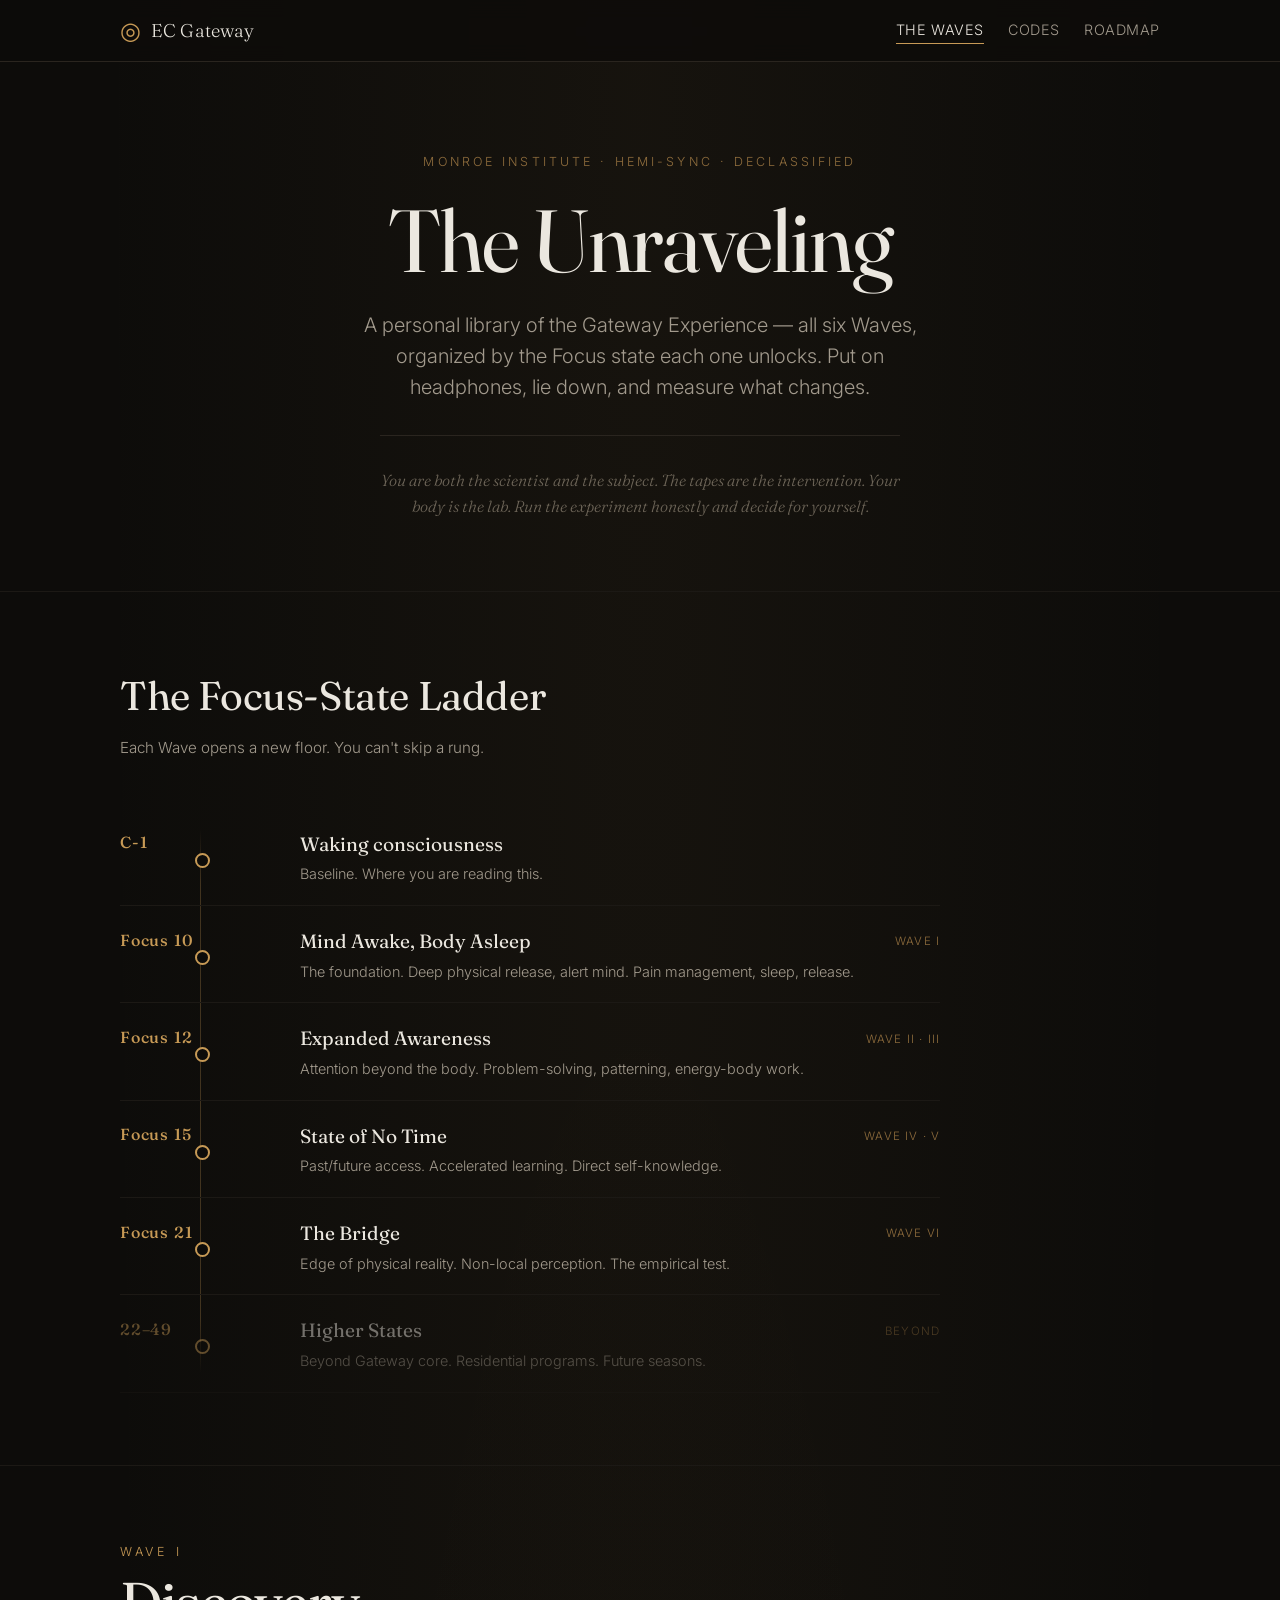
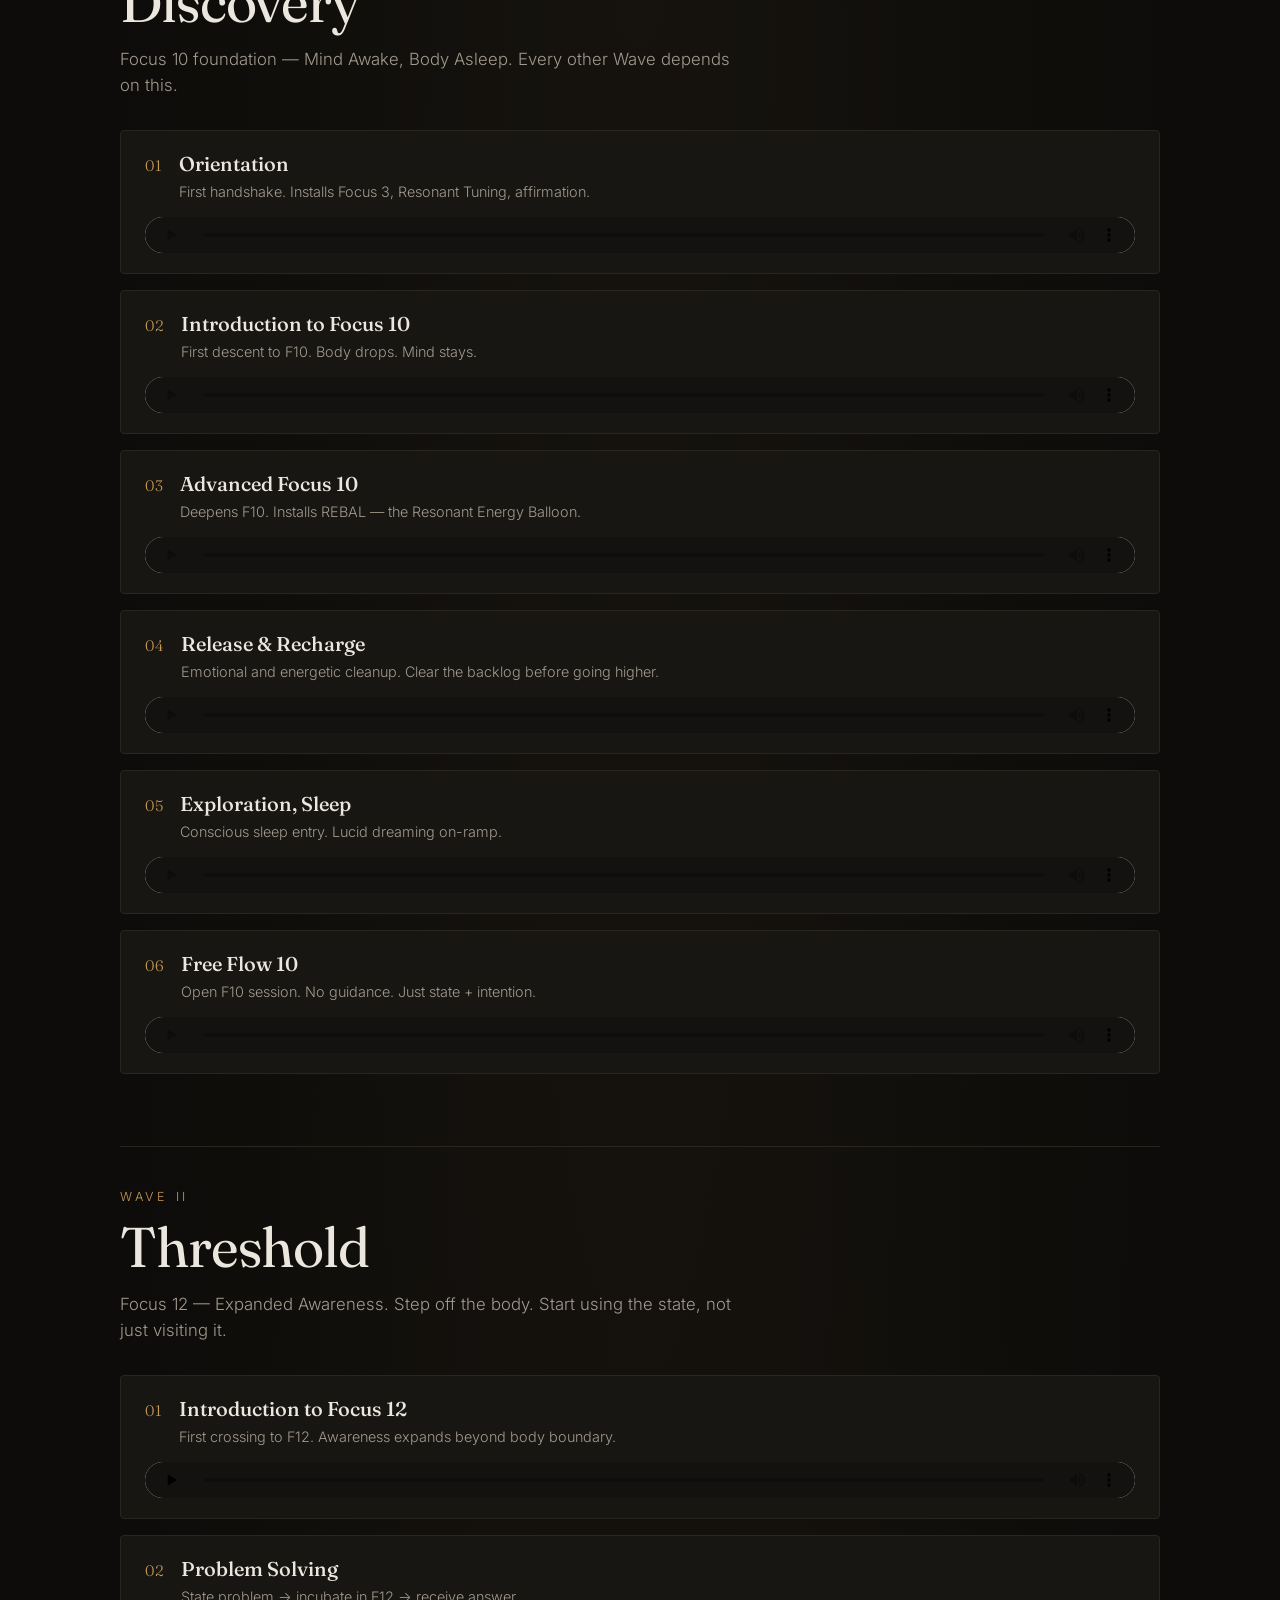
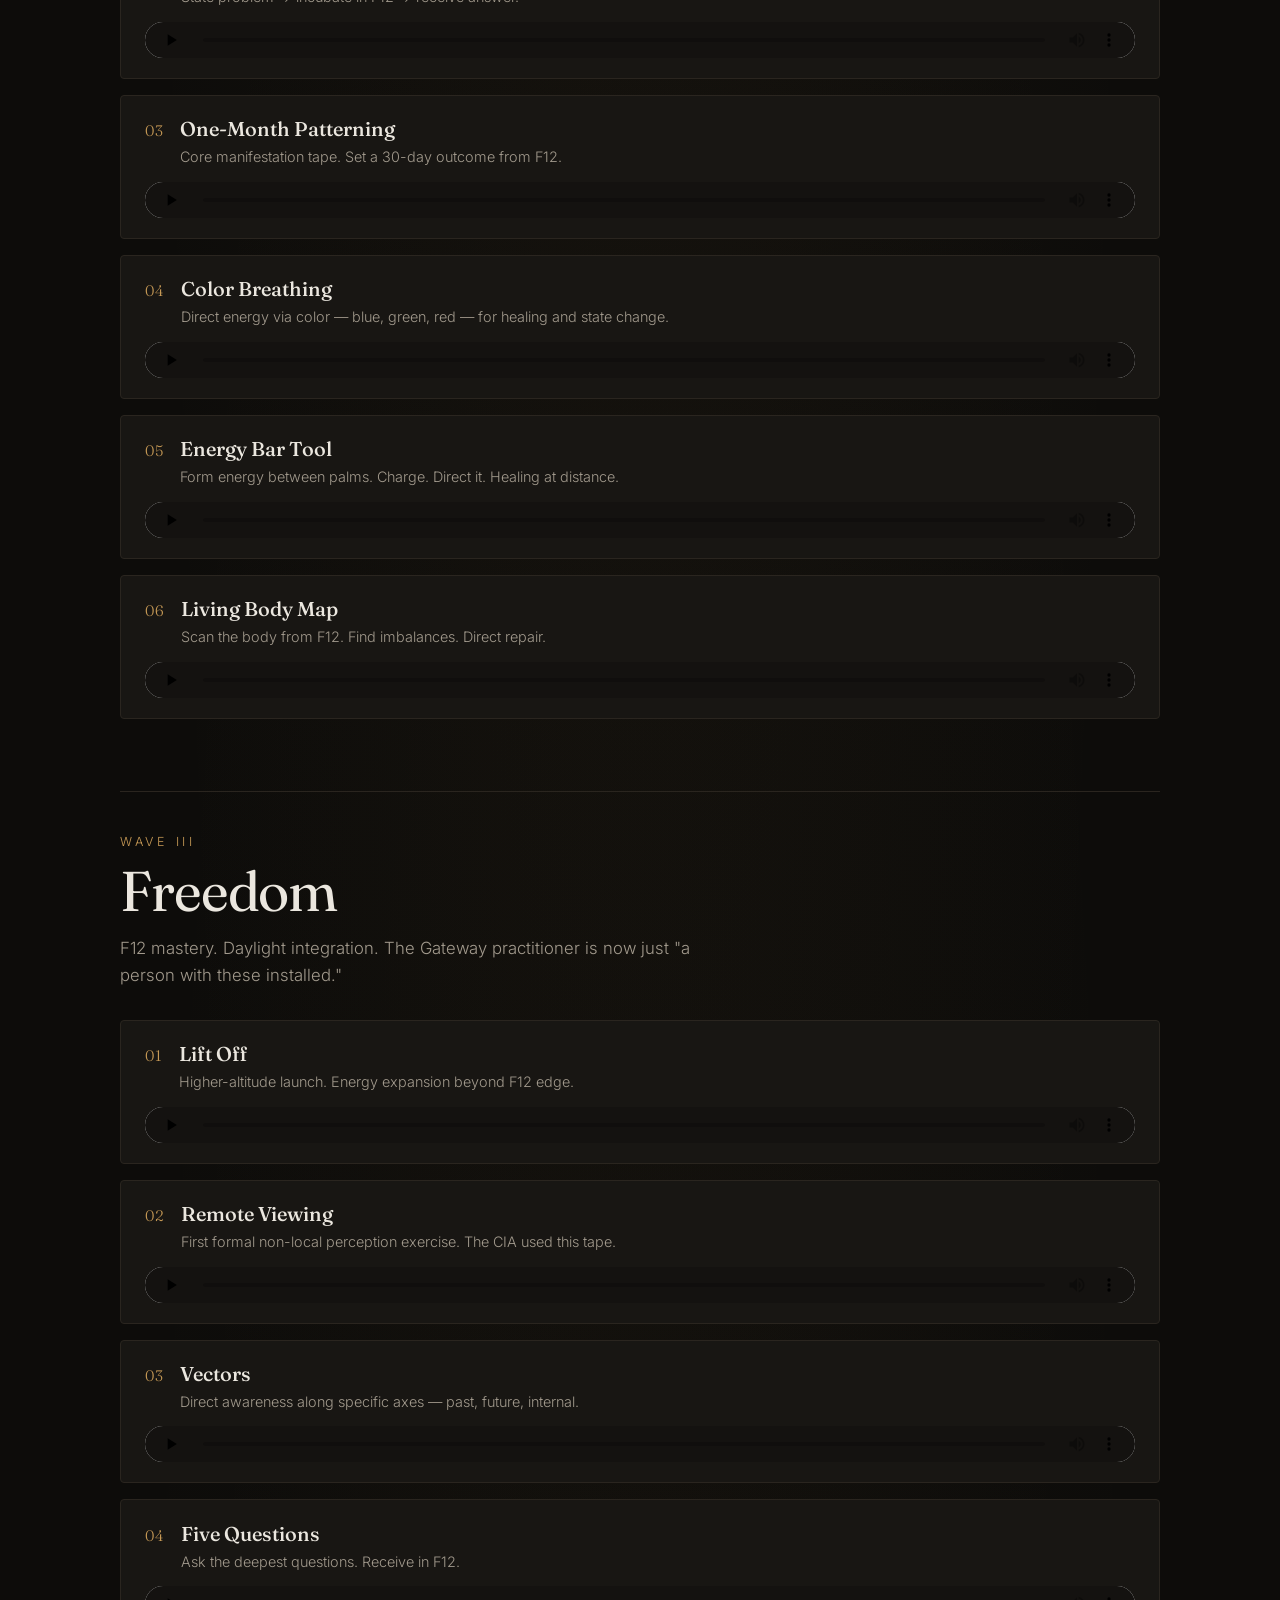
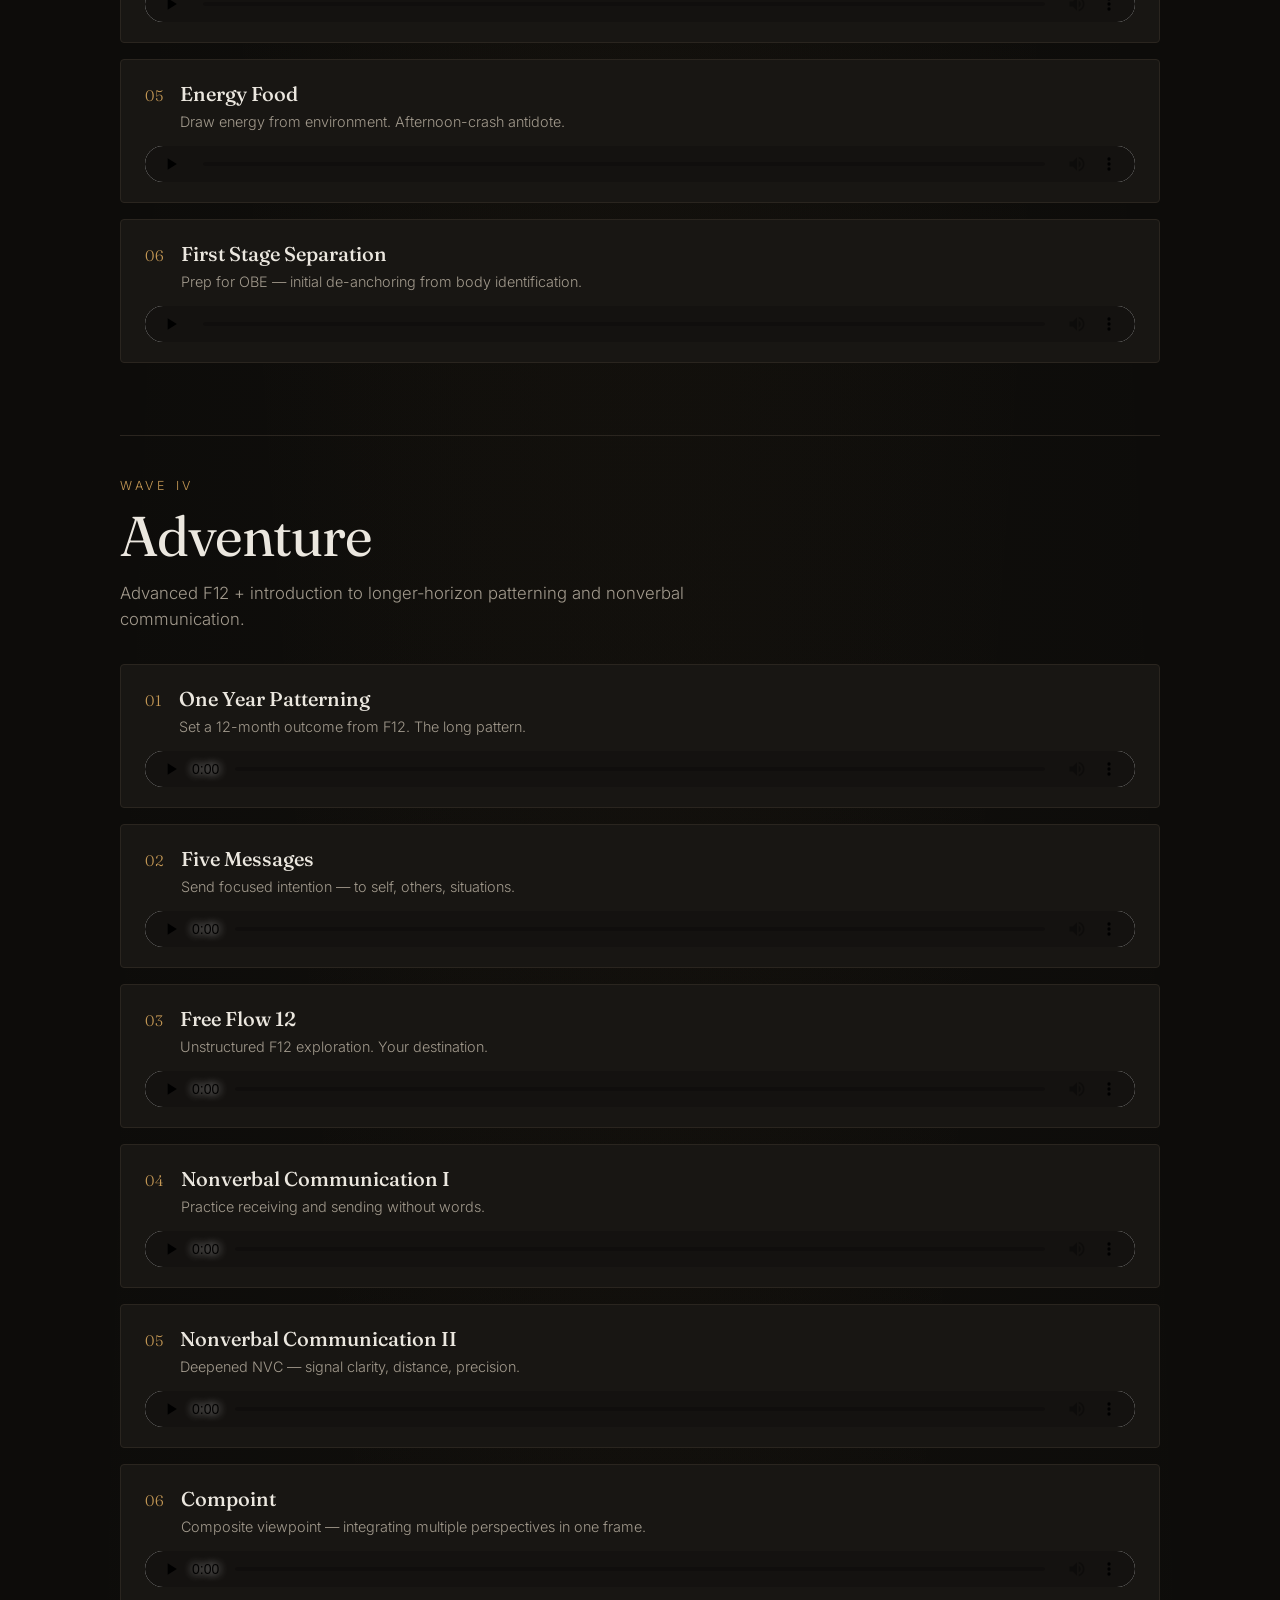
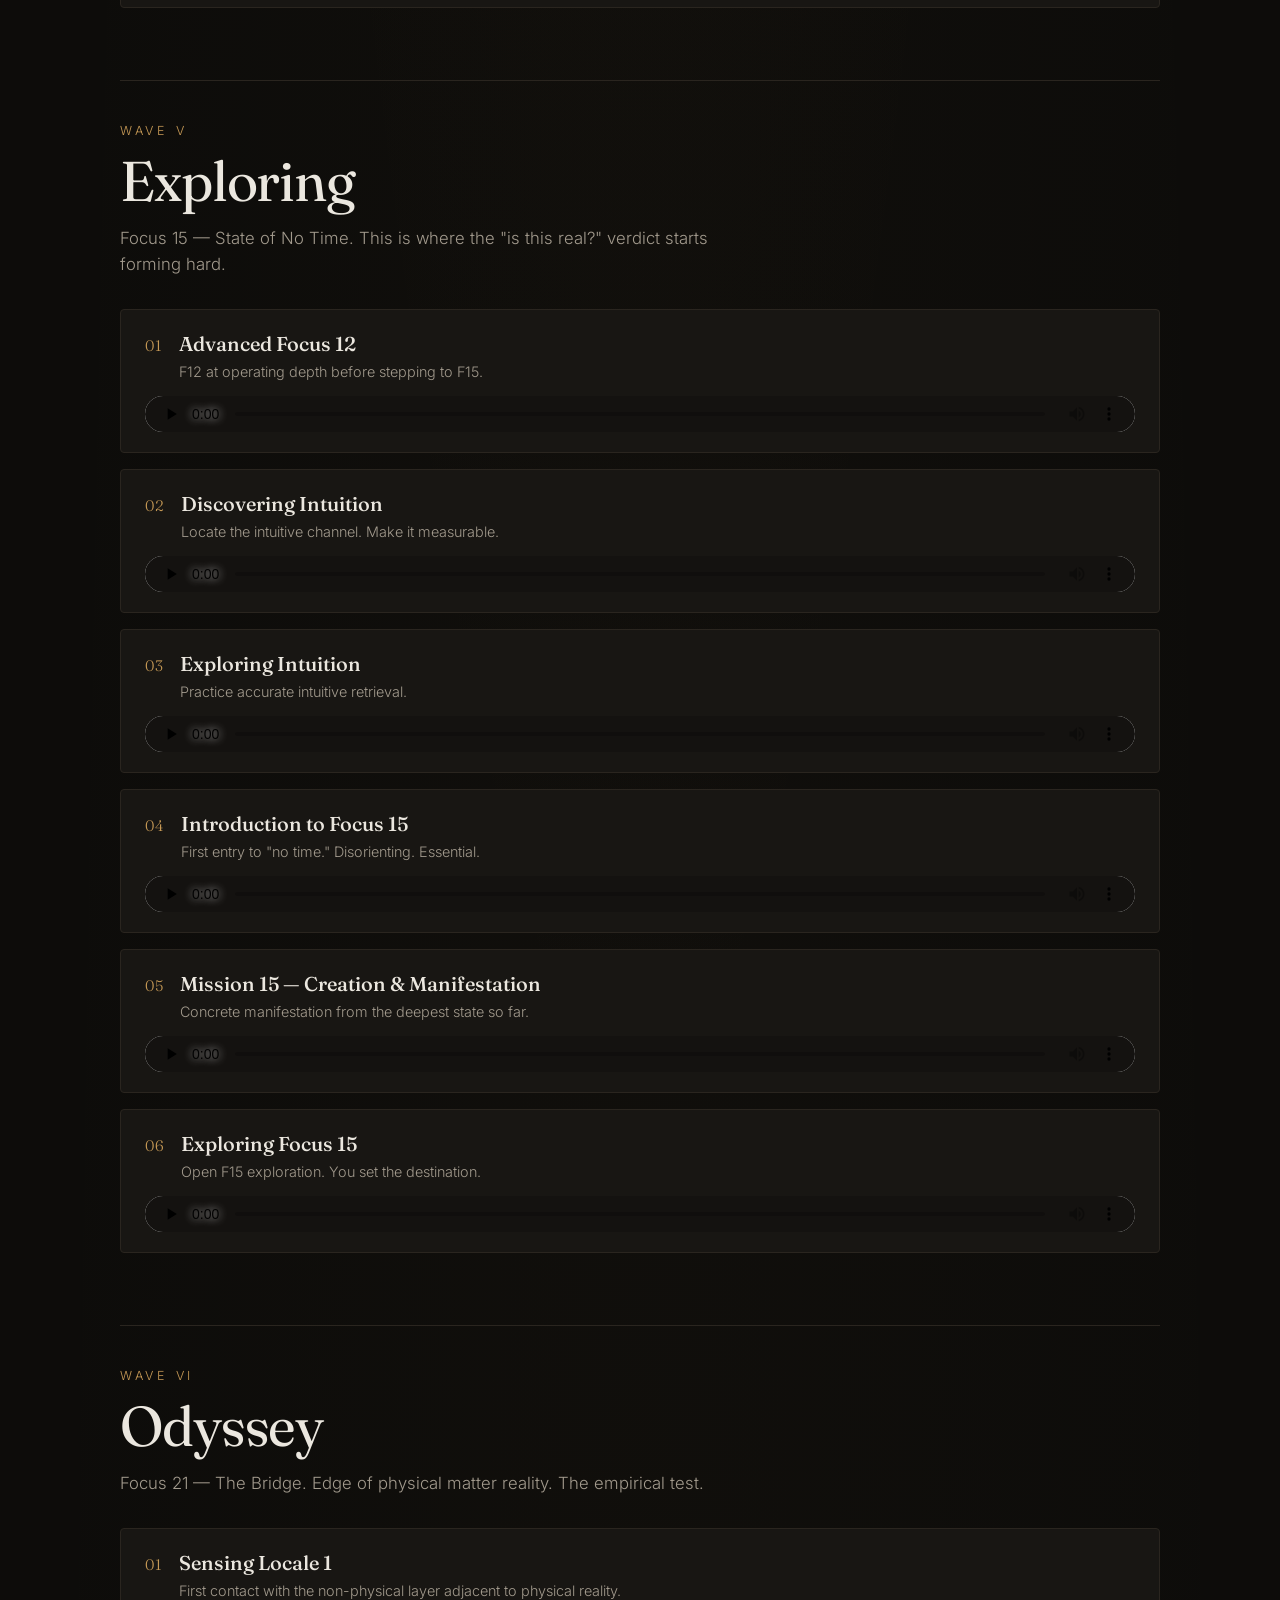
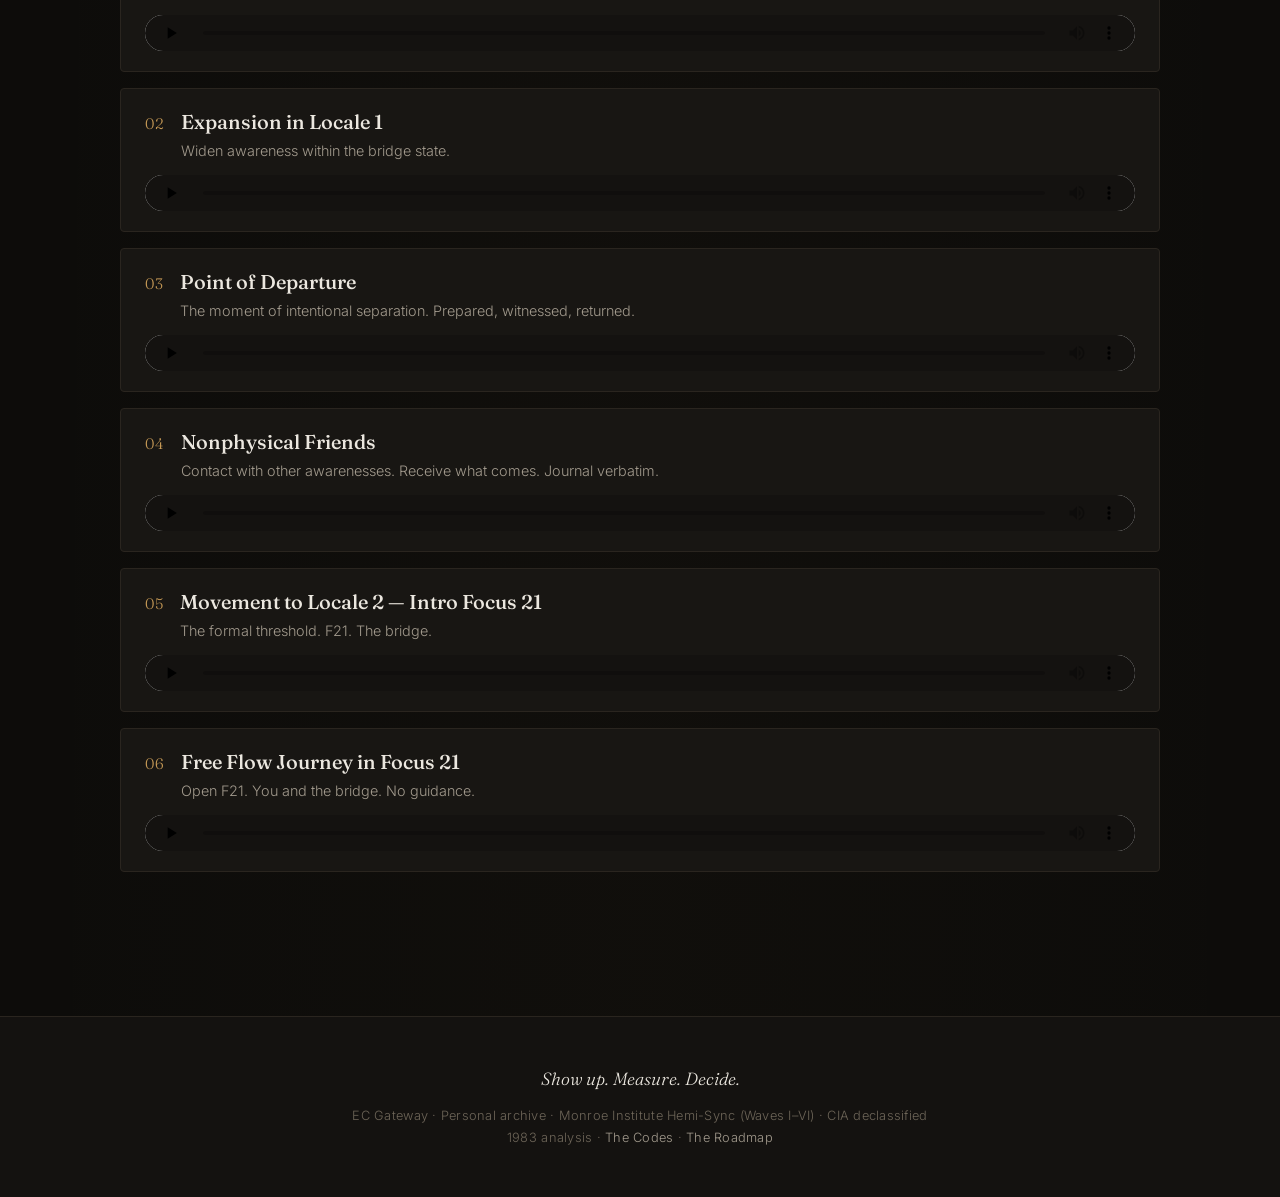
==== commit 0cd7238c: "fix(audio): self-host Wave 1 MP3s to fix FLAC streaming truncation Browsers (especially Safari) trun" ====
--- a/index.html
+++ b/index.html
@@ -97,7 +97,7 @@
               <h3>Orientation</h3>
               <p>First handshake. Installs Focus 3, Resonant Tuning, affirmation.</p>
             </div>
-            <audio controls preload="none" src="https://github.com/ecfromthedc/ec-gateway/releases/download/wave-1/01-orientation.mp3"></audio>
+            <audio controls preload="metadata" src="audio/wave-1/01-orientation.mp3" type="audio/mpeg"></audio>
           </li>
           <li class="tape">
             <div class="tape-meta">
@@ -105,7 +105,7 @@
               <h3>Introduction to Focus 10</h3>
               <p>First descent to F10. Body drops. Mind stays.</p>
             </div>
-            <audio controls preload="none" src="https://github.com/ecfromthedc/ec-gateway/releases/download/wave-1/02-intro-focus-10.mp3"></audio>
+            <audio controls preload="metadata" src="audio/wave-1/02-introduction-to-focus-10.mp3" type="audio/mpeg"></audio>
           </li>
           <li class="tape">
             <div class="tape-meta">
@@ -113,7 +113,7 @@
               <h3>Advanced Focus 10</h3>
               <p>Deepens F10. Installs REBAL — the Resonant Energy Balloon.</p>
             </div>
-            <audio controls preload="none" src="https://github.com/ecfromthedc/ec-gateway/releases/download/wave-1/03-advanced-focus-10.mp3"></audio>
+            <audio controls preload="metadata" src="audio/wave-1/03-advanced-focus-10.mp3" type="audio/mpeg"></audio>
           </li>
           <li class="tape">
             <div class="tape-meta">
@@ -121,7 +121,7 @@
               <h3>Release &amp; Recharge</h3>
               <p>Emotional and energetic cleanup. Clear the backlog before going higher.</p>
             </div>
-            <audio controls preload="none" src="https://github.com/ecfromthedc/ec-gateway/releases/download/wave-1/04-release-and-recharge.mp3"></audio>
+            <audio controls preload="metadata" src="audio/wave-1/04-release-and-recharge.mp3" type="audio/mpeg"></audio>
           </li>
           <li class="tape">
             <div class="tape-meta">
@@ -129,7 +129,7 @@
               <h3>Exploration, Sleep</h3>
               <p>Conscious sleep entry. Lucid dreaming on-ramp.</p>
             </div>
-            <audio controls preload="none" src="https://github.com/ecfromthedc/ec-gateway/releases/download/wave-1/05-exploration-sleep.mp3"></audio>
+            <audio controls preload="metadata" src="audio/wave-1/05-exploration-sleep.mp3" type="audio/mpeg"></audio>
           </li>
           <li class="tape">
             <div class="tape-meta">
@@ -137,7 +137,7 @@
               <h3>Free Flow 10</h3>
               <p>Open F10 session. No guidance. Just state + intention.</p>
             </div>
-            <audio controls preload="none" src="https://github.com/ecfromthedc/ec-gateway/releases/download/wave-1/06-free-flow-10.mp3"></audio>
+            <audio controls preload="metadata" src="audio/wave-1/06-free-flow-10.mp3" type="audio/mpeg"></audio>
           </li>
         </ol>
       </article>
@@ -151,27 +151,27 @@
         <ol class="tapes">
           <li class="tape">
             <div class="tape-meta"><span class="tape-num">01</span><h3>Introduction to Focus 12</h3><p>First crossing to F12. Awareness expands beyond body boundary.</p></div>
-            <audio controls preload="none" src="https://github.com/ecfromthedc/ec-gateway/releases/download/wave-2/01-intro-focus-12.mp3"></audio>
+            <audio controls preload="none" src="https://archive.org/download/hemi-sync-the-gateway-experience/Hemi-Sync%20-%20The%20Gateway%20Experience%20%5BFLAC%5D%20%28corrected%29/Wave%20II%20-%20Threshold/CD1%20-%201%20-%20Introduction%20to%20Focus%2012.flac"></audio>
           </li>
           <li class="tape">
             <div class="tape-meta"><span class="tape-num">02</span><h3>Problem Solving</h3><p>State problem → incubate in F12 → receive answer.</p></div>
-            <audio controls preload="none" src="https://github.com/ecfromthedc/ec-gateway/releases/download/wave-2/02-problem-solving.mp3"></audio>
+            <audio controls preload="none" src="https://archive.org/download/hemi-sync-the-gateway-experience/Hemi-Sync%20-%20The%20Gateway%20Experience%20%5BFLAC%5D%20%28corrected%29/Wave%20II%20-%20Threshold/CD1%20-%202%20-%20Problem%20Solving.flac"></audio>
           </li>
           <li class="tape">
             <div class="tape-meta"><span class="tape-num">03</span><h3>One-Month Patterning</h3><p>Core manifestation tape. Set a 30-day outcome from F12.</p></div>
-            <audio controls preload="none" src="https://github.com/ecfromthedc/ec-gateway/releases/download/wave-2/03-one-month-patterning.mp3"></audio>
+            <audio controls preload="none" src="https://archive.org/download/hemi-sync-the-gateway-experience/Hemi-Sync%20-%20The%20Gateway%20Experience%20%5BFLAC%5D%20%28corrected%29/Wave%20II%20-%20Threshold/CD2%20-%203%20-%20One-Month%20Patterning.flac"></audio>
           </li>
           <li class="tape">
             <div class="tape-meta"><span class="tape-num">04</span><h3>Color Breathing</h3><p>Direct energy via color — blue, green, red — for healing and state change.</p></div>
-            <audio controls preload="none" src="https://github.com/ecfromthedc/ec-gateway/releases/download/wave-2/04-color-breathing.mp3"></audio>
+            <audio controls preload="none" src="https://archive.org/download/hemi-sync-the-gateway-experience/Hemi-Sync%20-%20The%20Gateway%20Experience%20%5BFLAC%5D%20%28corrected%29/Wave%20II%20-%20Threshold/CD2%20-%204%20-%20Color%20Breathing.flac"></audio>
           </li>
           <li class="tape">
             <div class="tape-meta"><span class="tape-num">05</span><h3>Energy Bar Tool</h3><p>Form energy between palms. Charge. Direct it. Healing at distance.</p></div>
-            <audio controls preload="none" src="https://github.com/ecfromthedc/ec-gateway/releases/download/wave-2/05-energy-bar-tool.mp3"></audio>
+            <audio controls preload="none" src="https://archive.org/download/hemi-sync-the-gateway-experience/Hemi-Sync%20-%20The%20Gateway%20Experience%20%5BFLAC%5D%20%28corrected%29/Wave%20II%20-%20Threshold/CD3%20-%205%20-%20Energy%20Bar%20Tool.flac"></audio>
           </li>
           <li class="tape">
             <div class="tape-meta"><span class="tape-num">06</span><h3>Living Body Map</h3><p>Scan the body from F12. Find imbalances. Direct repair.</p></div>
-            <audio controls preload="none" src="https://github.com/ecfromthedc/ec-gateway/releases/download/wave-2/06-living-body-map.mp3"></audio>
+            <audio controls preload="none" src="https://archive.org/download/hemi-sync-the-gateway-experience/Hemi-Sync%20-%20The%20Gateway%20Experience%20%5BFLAC%5D%20%28corrected%29/Wave%20II%20-%20Threshold/CD3%20-%206%20-%20Living%20Body%20Map.flac"></audio>
           </li>
         </ol>
       </article>
@@ -185,27 +185,27 @@
         <ol class="tapes">
           <li class="tape">
             <div class="tape-meta"><span class="tape-num">01</span><h3>Lift Off</h3><p>Higher-altitude launch. Energy expansion beyond F12 edge.</p></div>
-            <audio controls preload="none" src="https://github.com/ecfromthedc/ec-gateway/releases/download/wave-3/01-lift-off.mp3"></audio>
+            <audio controls preload="none" src="https://archive.org/download/hemi-sync-the-gateway-experience/Hemi-Sync%20-%20The%20Gateway%20Experience%20%5BFLAC%5D%20%28corrected%29/Wave%20III%20-%20Freedom/CD1%20-%201%20-%20Lift%20Off.flac"></audio>
           </li>
           <li class="tape">
             <div class="tape-meta"><span class="tape-num">02</span><h3>Remote Viewing</h3><p>First formal non-local perception exercise. The CIA used this tape.</p></div>
-            <audio controls preload="none" src="https://github.com/ecfromthedc/ec-gateway/releases/download/wave-3/02-remote-viewing.mp3"></audio>
+            <audio controls preload="none" src="https://archive.org/download/hemi-sync-the-gateway-experience/Hemi-Sync%20-%20The%20Gateway%20Experience%20%5BFLAC%5D%20%28corrected%29/Wave%20III%20-%20Freedom/CD1%20-%202%20-%20Remote%20Viewing.flac"></audio>
           </li>
           <li class="tape">
             <div class="tape-meta"><span class="tape-num">03</span><h3>Vectors</h3><p>Direct awareness along specific axes — past, future, internal.</p></div>
-            <audio controls preload="none" src="https://github.com/ecfromthedc/ec-gateway/releases/download/wave-3/03-vectors.mp3"></audio>
+            <audio controls preload="none" src="https://archive.org/download/hemi-sync-the-gateway-experience/Hemi-Sync%20-%20The%20Gateway%20Experience%20%5BFLAC%5D%20%28corrected%29/Wave%20III%20-%20Freedom/CD2%20-%203%20-%20Vectors.flac"></audio>
           </li>
           <li class="tape">
             <div class="tape-meta"><span class="tape-num">04</span><h3>Five Questions</h3><p>Ask the deepest questions. Receive in F12.</p></div>
-            <audio controls preload="none" src="https://github.com/ecfromthedc/ec-gateway/releases/download/wave-3/04-five-questions.mp3"></audio>
+            <audio controls preload="none" src="https://archive.org/download/hemi-sync-the-gateway-experience/Hemi-Sync%20-%20The%20Gateway%20Experience%20%5BFLAC%5D%20%28corrected%29/Wave%20III%20-%20Freedom/CD2%20-%204%20-%20Five%20Questions.flac"></audio>
           </li>
           <li class="tape">
             <div class="tape-meta"><span class="tape-num">05</span><h3>Energy Food</h3><p>Draw energy from environment. Afternoon-crash antidote.</p></div>
-            <audio controls preload="none" src="https://github.com/ecfromthedc/ec-gateway/releases/download/wave-3/05-energy-food.mp3"></audio>
+            <audio controls preload="none" src="https://archive.org/download/hemi-sync-the-gateway-experience/Hemi-Sync%20-%20The%20Gateway%20Experience%20%5BFLAC%5D%20%28corrected%29/Wave%20III%20-%20Freedom/CD3%20-%205%20-%20Energy%20Food.flac"></audio>
           </li>
           <li class="tape">
             <div class="tape-meta"><span class="tape-num">06</span><h3>First Stage Separation</h3><p>Prep for OBE — initial de-anchoring from body identification.</p></div>
-            <audio controls preload="none" src="https://github.com/ecfromthedc/ec-gateway/releases/download/wave-3/06-first-stage-separation.mp3"></audio>
+            <audio controls preload="none" src="https://archive.org/download/hemi-sync-the-gateway-experience/Hemi-Sync%20-%20The%20Gateway%20Experience%20%5BFLAC%5D%20%28corrected%29/Wave%20III%20-%20Freedom/CD3%20-%206%20-%20First%20Stage%20Separation.flac"></audio>
           </li>
         </ol>
       </article>
@@ -219,27 +219,27 @@
         <ol class="tapes">
           <li class="tape">
             <div class="tape-meta"><span class="tape-num">01</span><h3>One Year Patterning</h3><p>Set a 12-month outcome from F12. The long pattern.</p></div>
-            <audio controls preload="none" src="https://github.com/ecfromthedc/ec-gateway/releases/download/wave-4/01-one-year-patterning.mp3"></audio>
+            <audio controls preload="none" src="https://archive.org/download/hemi-sync-the-gateway-experience/Hemi-Sync%20-%20The%20Gateway%20Experience%20%5BFLAC%5D%20%28corrected%29/Wave%20IV%20-%20Adventure/CD1%20-%201%20-%20One%20Year%20Patterning.flac"></audio>
           </li>
           <li class="tape">
             <div class="tape-meta"><span class="tape-num">02</span><h3>Five Messages</h3><p>Send focused intention — to self, others, situations.</p></div>
-            <audio controls preload="none" src="https://github.com/ecfromthedc/ec-gateway/releases/download/wave-4/02-five-messages.mp3"></audio>
+            <audio controls preload="none" src="https://archive.org/download/hemi-sync-the-gateway-experience/Hemi-Sync%20-%20The%20Gateway%20Experience%20%5BFLAC%5D%20%28corrected%29/Wave%20IV%20-%20Adventure/CD1%20-%202%20-%20Five%20Messages.flac"></audio>
           </li>
           <li class="tape">
             <div class="tape-meta"><span class="tape-num">03</span><h3>Free Flow 12</h3><p>Unstructured F12 exploration. Your destination.</p></div>
-            <audio controls preload="none" src="https://github.com/ecfromthedc/ec-gateway/releases/download/wave-4/03-free-flow-12.mp3"></audio>
+            <audio controls preload="none" src="https://archive.org/download/hemi-sync-the-gateway-experience/Hemi-Sync%20-%20The%20Gateway%20Experience%20%5BFLAC%5D%20%28corrected%29/Wave%20IV%20-%20Adventure/CD2%20-%203%20-%20Free%20Flow%2012.flac"></audio>
           </li>
           <li class="tape">
             <div class="tape-meta"><span class="tape-num">04</span><h3>Nonverbal Communication I</h3><p>Practice receiving and sending without words.</p></div>
-            <audio controls preload="none" src="https://github.com/ecfromthedc/ec-gateway/releases/download/wave-4/04-nvc-1.mp3"></audio>
+            <audio controls preload="none" src="https://archive.org/download/hemi-sync-the-gateway-experience/Hemi-Sync%20-%20The%20Gateway%20Experience%20%5BFLAC%5D%20%28corrected%29/Wave%20IV%20-%20Adventure/CD2%20-%204%20-%20NVC%20I.flac"></audio>
           </li>
           <li class="tape">
             <div class="tape-meta"><span class="tape-num">05</span><h3>Nonverbal Communication II</h3><p>Deepened NVC — signal clarity, distance, precision.</p></div>
-            <audio controls preload="none" src="https://github.com/ecfromthedc/ec-gateway/releases/download/wave-4/05-nvc-2.mp3"></audio>
+            <audio controls preload="none" src="https://archive.org/download/hemi-sync-the-gateway-experience/Hemi-Sync%20-%20The%20Gateway%20Experience%20%5BFLAC%5D%20%28corrected%29/Wave%20IV%20-%20Adventure/CD3%20-%205%20-%20NVC%20II.flac"></audio>
           </li>
           <li class="tape">
             <div class="tape-meta"><span class="tape-num">06</span><h3>Compoint</h3><p>Composite viewpoint — integrating multiple perspectives in one frame.</p></div>
-            <audio controls preload="none" src="https://github.com/ecfromthedc/ec-gateway/releases/download/wave-4/06-compoint.mp3"></audio>
+            <audio controls preload="none" src="https://archive.org/download/hemi-sync-the-gateway-experience/Hemi-Sync%20-%20The%20Gateway%20Experience%20%5BFLAC%5D%20%28corrected%29/Wave%20IV%20-%20Adventure/CD3%20-%206%20-%20Compoint.flac"></audio>
           </li>
         </ol>
       </article>
@@ -253,27 +253,27 @@
         <ol class="tapes">
           <li class="tape">
             <div class="tape-meta"><span class="tape-num">01</span><h3>Advanced Focus 12</h3><p>F12 at operating depth before stepping to F15.</p></div>
-            <audio controls preload="none" src="https://github.com/ecfromthedc/ec-gateway/releases/download/wave-5/01-advanced-focus-12.mp3"></audio>
+            <audio controls preload="none" src="https://archive.org/download/hemi-sync-the-gateway-experience/Hemi-Sync%20-%20The%20Gateway%20Experience%20%5BFLAC%5D%20%28corrected%29/Wave%20V%20-%20Exploring%20Focus%2015/CD1%20-%201%20-%20Advanced%20Focus%2012.flac"></audio>
           </li>
           <li class="tape">
             <div class="tape-meta"><span class="tape-num">02</span><h3>Discovering Intuition</h3><p>Locate the intuitive channel. Make it measurable.</p></div>
-            <audio controls preload="none" src="https://github.com/ecfromthedc/ec-gateway/releases/download/wave-5/02-discovering-intuition.mp3"></audio>
+            <audio controls preload="none" src="https://archive.org/download/hemi-sync-the-gateway-experience/Hemi-Sync%20-%20The%20Gateway%20Experience%20%5BFLAC%5D%20%28corrected%29/Wave%20V%20-%20Exploring%20Focus%2015/CD1%20-%202%20-%20Discovering%20Intuition.flac"></audio>
           </li>
           <li class="tape">
             <div class="tape-meta"><span class="tape-num">03</span><h3>Exploring Intuition</h3><p>Practice accurate intuitive retrieval.</p></div>
-            <audio controls preload="none" src="https://github.com/ecfromthedc/ec-gateway/releases/download/wave-5/03-exploring-intuition.mp3"></audio>
+            <audio controls preload="none" src="https://archive.org/download/hemi-sync-the-gateway-experience/Hemi-Sync%20-%20The%20Gateway%20Experience%20%5BFLAC%5D%20%28corrected%29/Wave%20V%20-%20Exploring%20Focus%2015/CD2%20-%203%20-%20Exploring%20Intuition.flac"></audio>
           </li>
           <li class="tape">
             <div class="tape-meta"><span class="tape-num">04</span><h3>Introduction to Focus 15</h3><p>First entry to "no time." Disorienting. Essential.</p></div>
-            <audio controls preload="none" src="https://github.com/ecfromthedc/ec-gateway/releases/download/wave-5/04-intro-focus-15.mp3"></audio>
+            <audio controls preload="none" src="https://archive.org/download/hemi-sync-the-gateway-experience/Hemi-Sync%20-%20The%20Gateway%20Experience%20%5BFLAC%5D%20%28corrected%29/Wave%20V%20-%20Exploring%20Focus%2015/CD2%20-%204%20-%20Intro%20to%20Focus%2015.flac"></audio>
           </li>
           <li class="tape">
             <div class="tape-meta"><span class="tape-num">05</span><h3>Mission 15 — Creation &amp; Manifestation</h3><p>Concrete manifestation from the deepest state so far.</p></div>
-            <audio controls preload="none" src="https://github.com/ecfromthedc/ec-gateway/releases/download/wave-5/05-mission-15-manifestation.mp3"></audio>
+            <audio controls preload="none" src="https://archive.org/download/hemi-sync-the-gateway-experience/Hemi-Sync%20-%20The%20Gateway%20Experience%20%5BFLAC%5D%20%28corrected%29/Wave%20V%20-%20Exploring%20Focus%2015/CD3%20-%205%20-%20Mission%2015%20Creation%20and%20Manifestation.flac"></audio>
           </li>
           <li class="tape">
             <div class="tape-meta"><span class="tape-num">06</span><h3>Exploring Focus 15</h3><p>Open F15 exploration. You set the destination.</p></div>
-            <audio controls preload="none" src="https://github.com/ecfromthedc/ec-gateway/releases/download/wave-5/06-exploring-focus-15.mp3"></audio>
+            <audio controls preload="none" src="https://archive.org/download/hemi-sync-the-gateway-experience/Hemi-Sync%20-%20The%20Gateway%20Experience%20%5BFLAC%5D%20%28corrected%29/Wave%20V%20-%20Exploring%20Focus%2015/CD3%20-%206%20-%20Exploring%20Focus%2015.flac"></audio>
           </li>
         </ol>
       </article>
@@ -287,27 +287,27 @@
         <ol class="tapes">
           <li class="tape">
             <div class="tape-meta"><span class="tape-num">01</span><h3>Sensing Locale 1</h3><p>First contact with the non-physical layer adjacent to physical reality.</p></div>
-            <audio controls preload="none" src="https://github.com/ecfromthedc/ec-gateway/releases/download/wave-6/01-sensing-locale-1.mp3"></audio>
+            <audio controls preload="none" src="https://archive.org/download/hemi-sync-the-gateway-experience/Hemi-Sync%20-%20The%20Gateway%20Experience%20%5BFLAC%5D%20%28corrected%29/Wave%20VI%20-%20Odyssey/CD1%20-%201%20-%20Sensing%20Locale%201.flac"></audio>
           </li>
           <li class="tape">
             <div class="tape-meta"><span class="tape-num">02</span><h3>Expansion in Locale 1</h3><p>Widen awareness within the bridge state.</p></div>
-            <audio controls preload="none" src="https://github.com/ecfromthedc/ec-gateway/releases/download/wave-6/02-expansion-in-locale-1.mp3"></audio>
+            <audio controls preload="none" src="https://archive.org/download/hemi-sync-the-gateway-experience/Hemi-Sync%20-%20The%20Gateway%20Experience%20%5BFLAC%5D%20%28corrected%29/Wave%20VI%20-%20Odyssey/CD1%20-%202%20-%20Expansion%20in%20Locale%201.flac"></audio>
           </li>
           <li class="tape">
             <div class="tape-meta"><span class="tape-num">03</span><h3>Point of Departure</h3><p>The moment of intentional separation. Prepared, witnessed, returned.</p></div>
-            <audio controls preload="none" src="https://github.com/ecfromthedc/ec-gateway/releases/download/wave-6/03-point-of-departure.mp3"></audio>
+            <audio controls preload="none" src="https://archive.org/download/hemi-sync-the-gateway-experience/Hemi-Sync%20-%20The%20Gateway%20Experience%20%5BFLAC%5D%20%28corrected%29/Wave%20VI%20-%20Odyssey/CD2%20-%203%20-%20Point%20of%20Departure.flac"></audio>
           </li>
           <li class="tape">
             <div class="tape-meta"><span class="tape-num">04</span><h3>Nonphysical Friends</h3><p>Contact with other awarenesses. Receive what comes. Journal verbatim.</p></div>
-            <audio controls preload="none" src="https://github.com/ecfromthedc/ec-gateway/releases/download/wave-6/04-nonphysical-friends.mp3"></audio>
+            <audio controls preload="none" src="https://archive.org/download/hemi-sync-the-gateway-experience/Hemi-Sync%20-%20The%20Gateway%20Experience%20%5BFLAC%5D%20%28corrected%29/Wave%20VI%20-%20Odyssey/CD2%20-%204%20-%20Nonphysical%20friends.flac"></audio>
           </li>
           <li class="tape">
             <div class="tape-meta"><span class="tape-num">05</span><h3>Movement to Locale 2 — Intro Focus 21</h3><p>The formal threshold. F21. The bridge.</p></div>
-            <audio controls preload="none" src="https://github.com/ecfromthedc/ec-gateway/releases/download/wave-6/05-movement-to-locale-2-focus-21.mp3"></audio>
+            <audio controls preload="none" src="https://archive.org/download/hemi-sync-the-gateway-experience/Hemi-Sync%20-%20The%20Gateway%20Experience%20%5BFLAC%5D%20%28corrected%29/Wave%20VI%20-%20Odyssey/CD3%20-%205%20-%20Movement%20to%20Locale%202%20-%20Intro%20Focus%2021.flac"></audio>
           </li>
           <li class="tape">
             <div class="tape-meta"><span class="tape-num">06</span><h3>Free Flow Journey in Focus 21</h3><p>Open F21. You and the bridge. No guidance.</p></div>
-            <audio controls preload="none" src="https://github.com/ecfromthedc/ec-gateway/releases/download/wave-6/06-free-flow-focus-21.mp3"></audio>
+            <audio controls preload="none" src="https://archive.org/download/hemi-sync-the-gateway-experience/Hemi-Sync%20-%20The%20Gateway%20Experience%20%5BFLAC%5D%20%28corrected%29/Wave%20VI%20-%20Odyssey/CD3%20-%206%20-%20Free%20Flow%20Journey%20in%20Focus%2021.flac"></audio>
           </li>
         </ol>
       </article>
